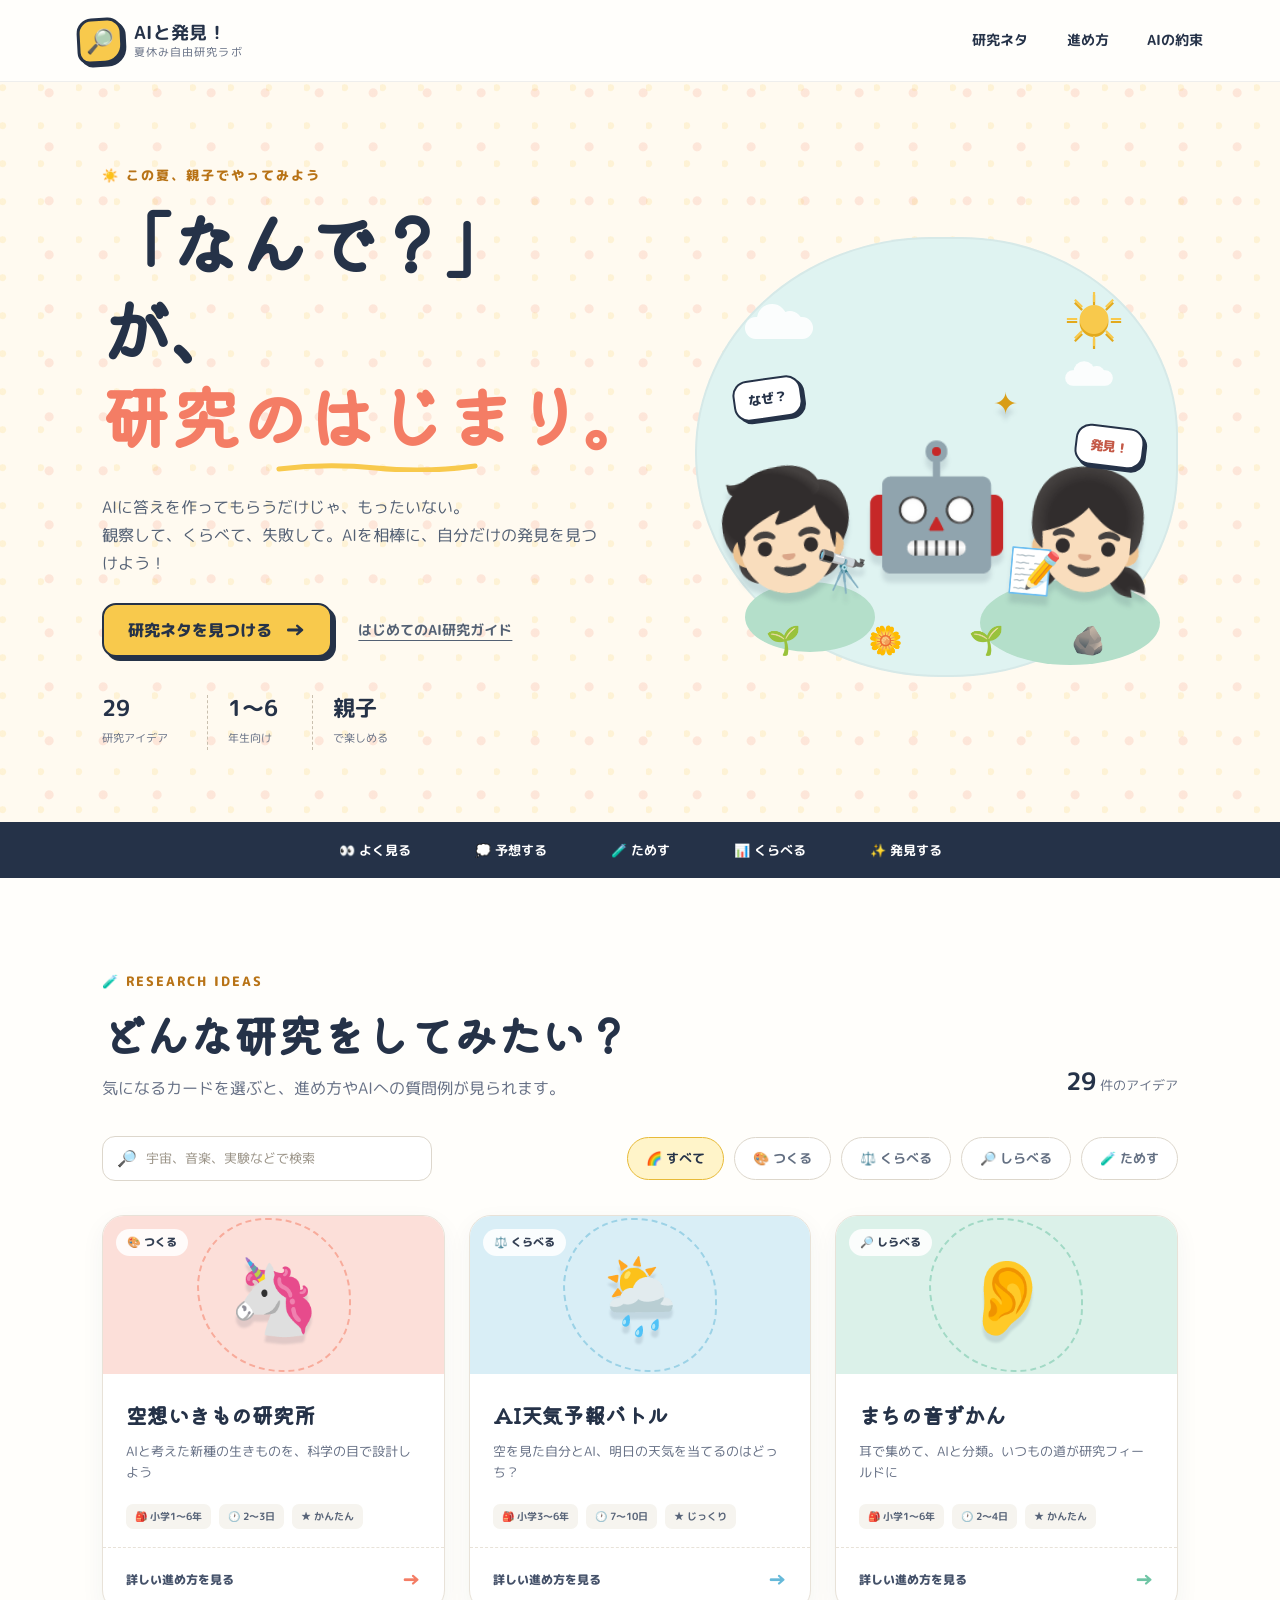
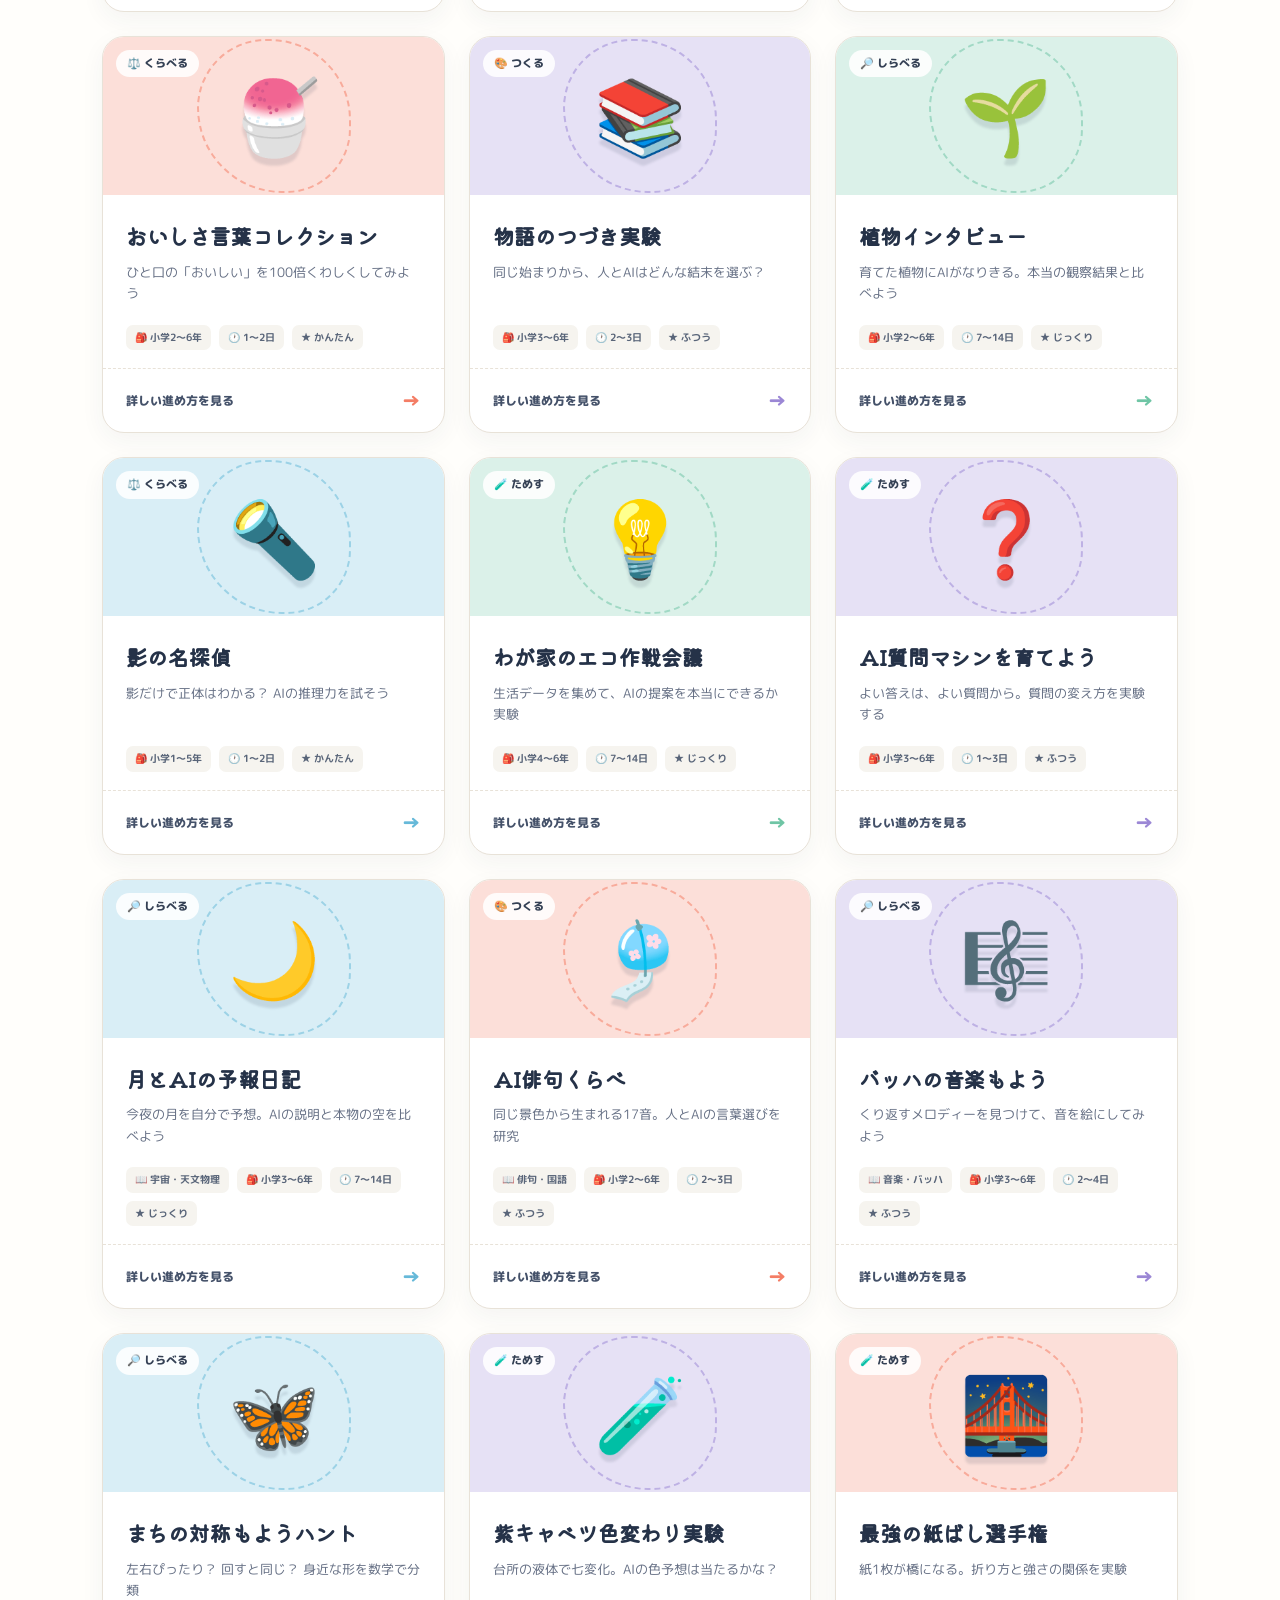
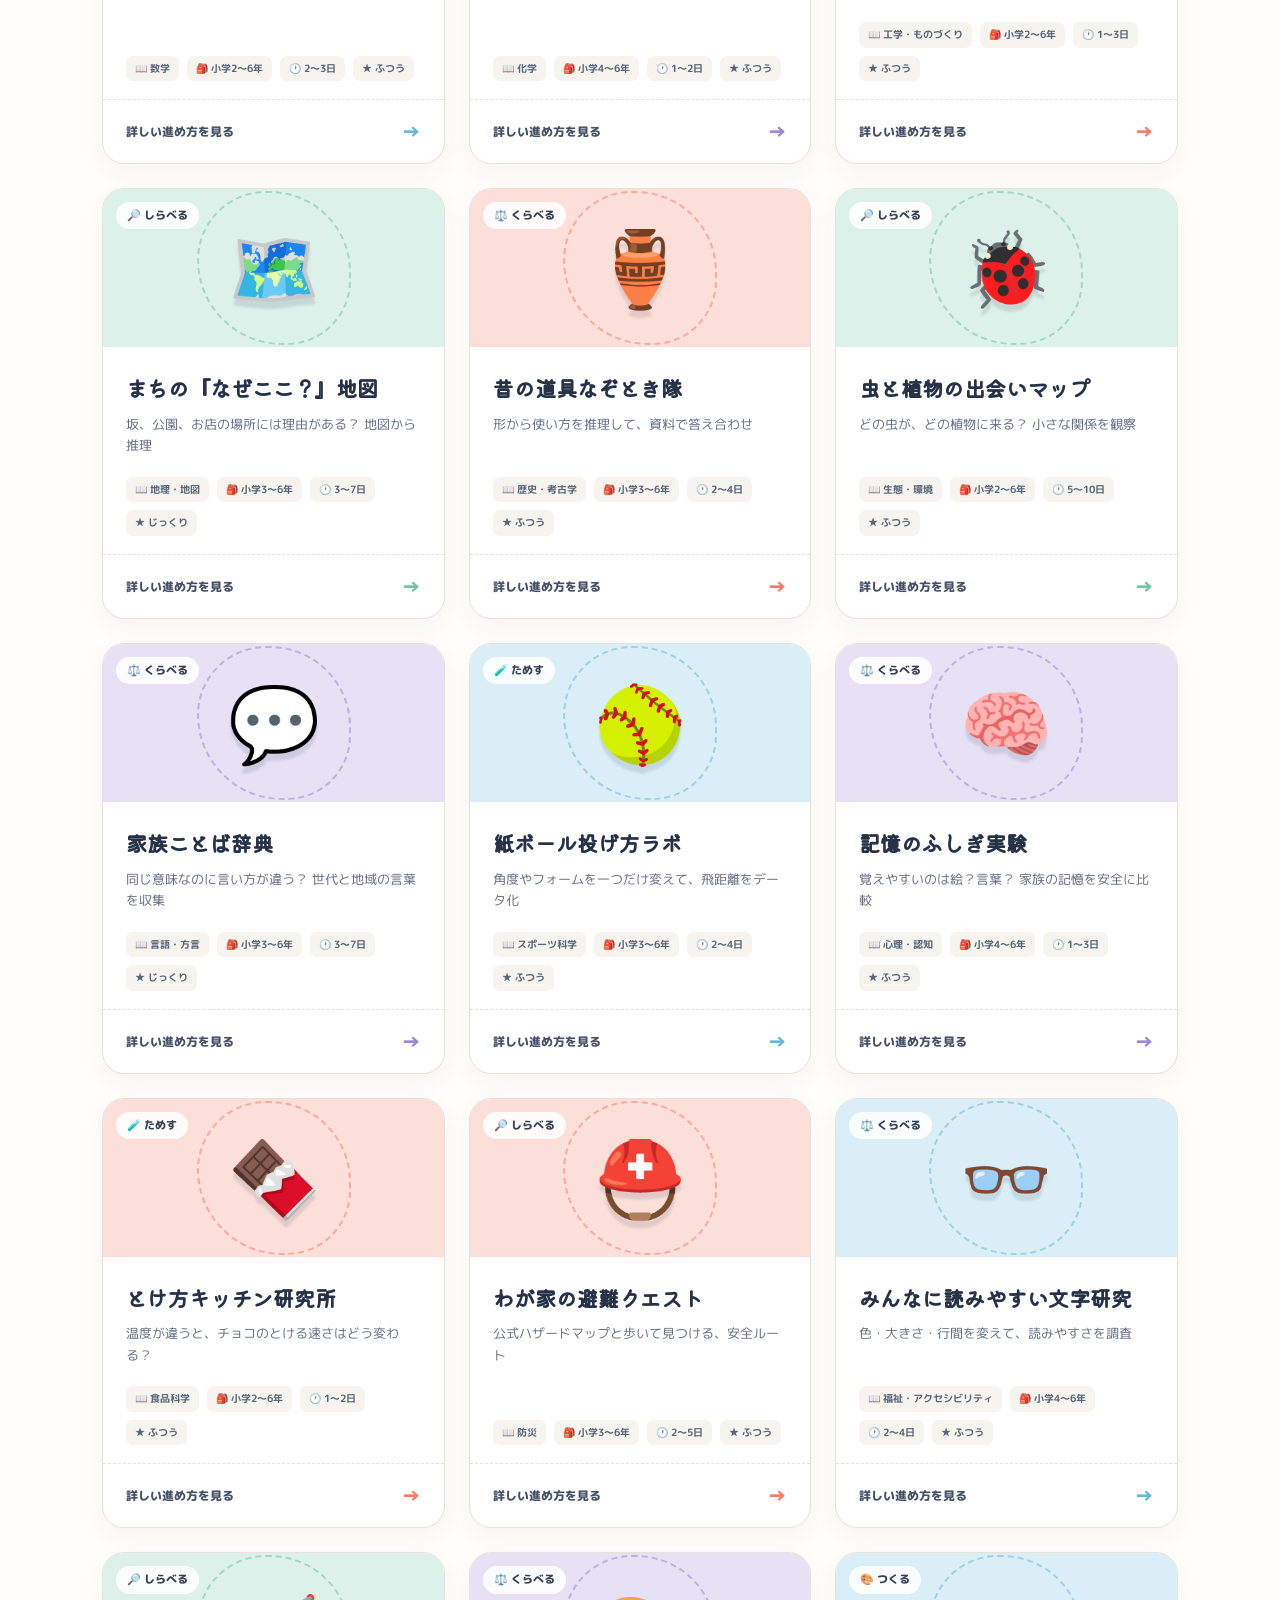
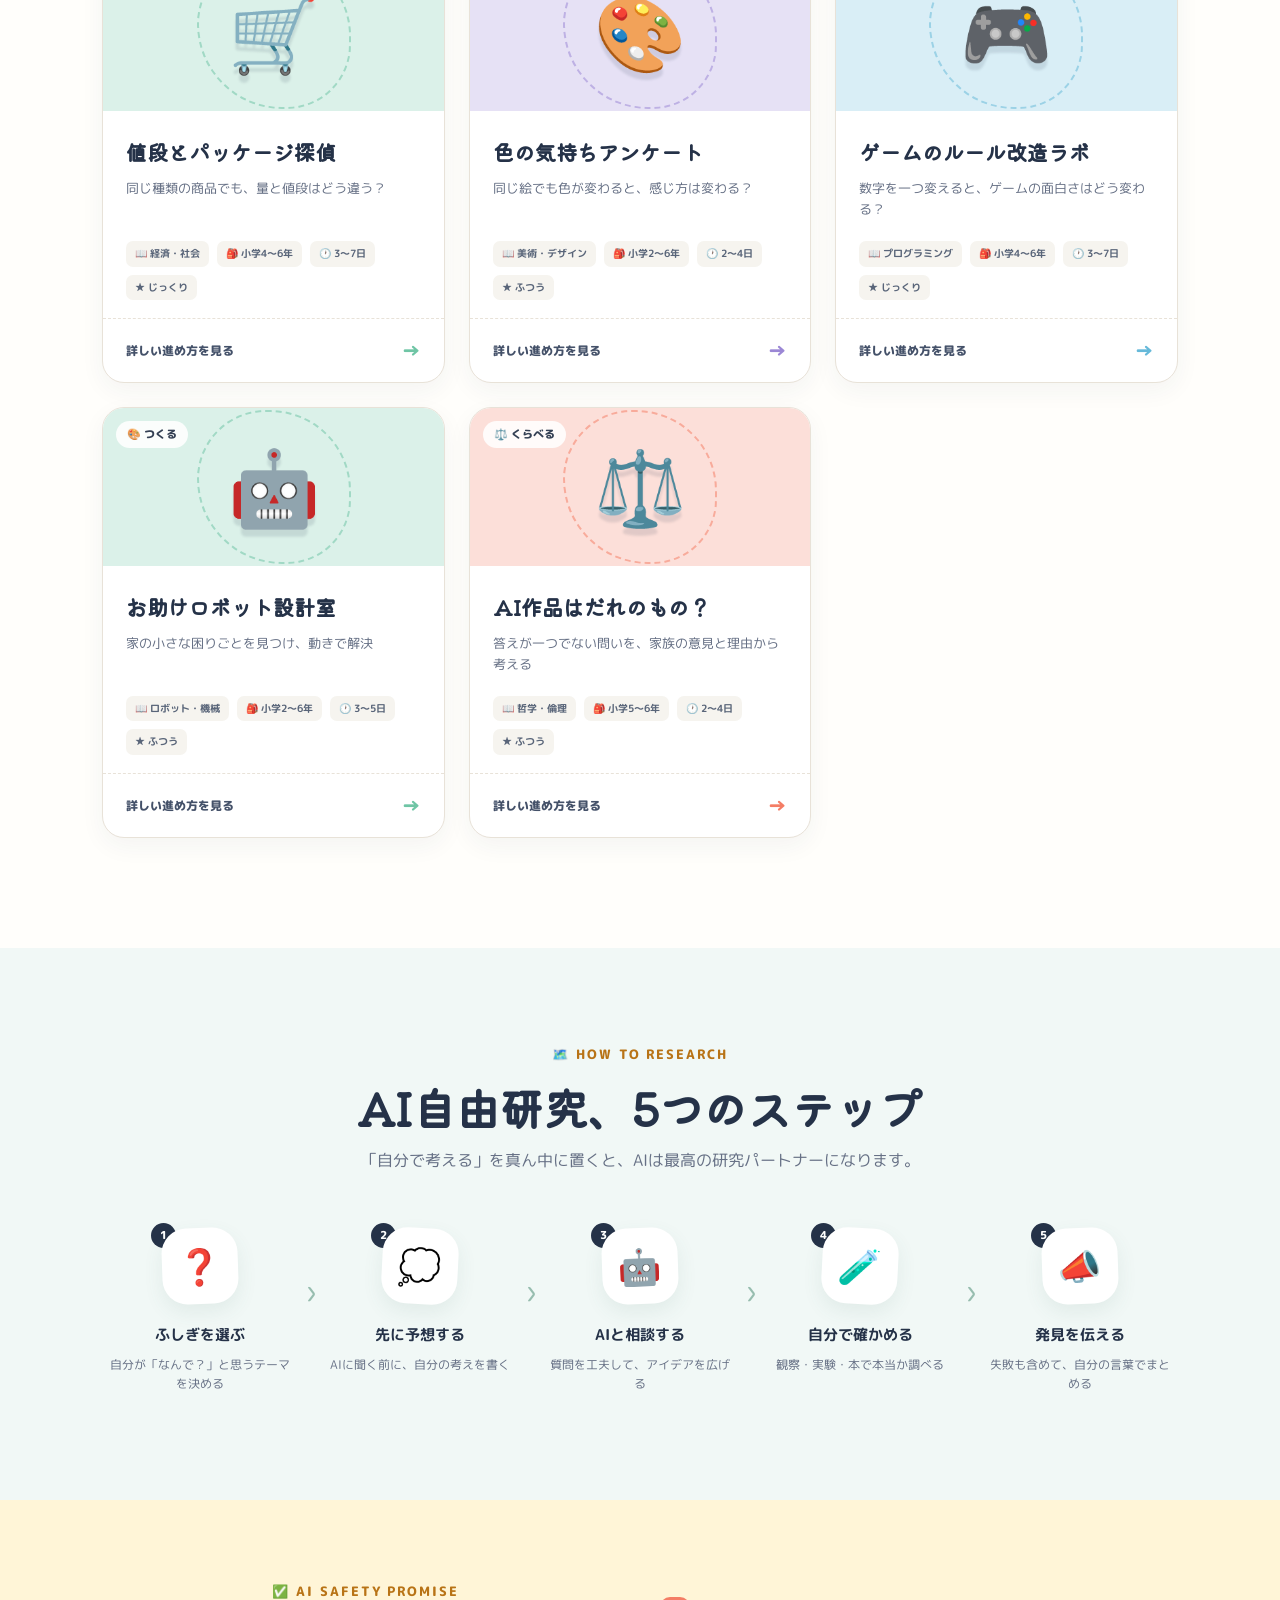
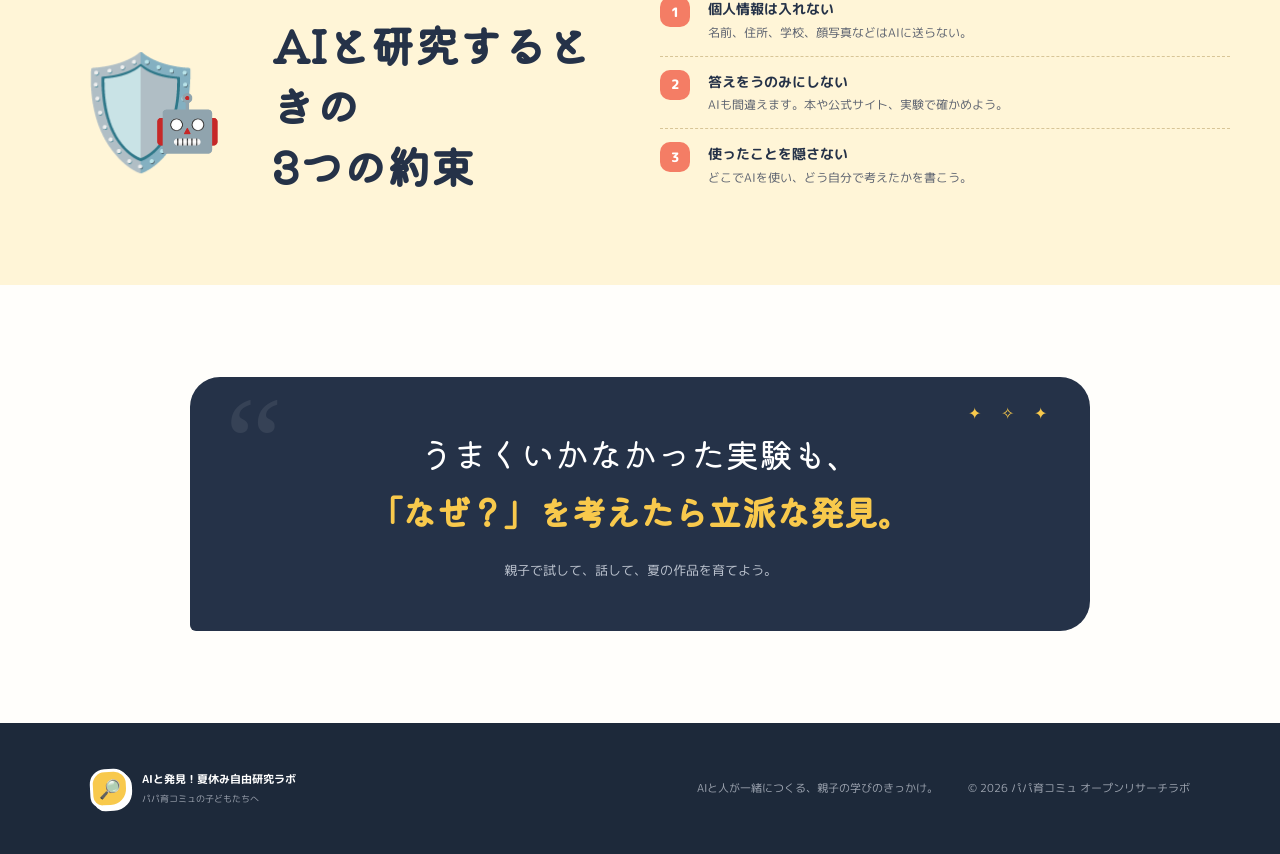
==== index.html @ b8162ac7 "AI自由研究サイトを追加 親子で安全にAIを活用できる29件の研究テーマと詳細ガイドを提供し、GitHub Pagesから公開できるようにする。  Co-authored-by: Cursor <cu" ====
<!doctype html>
<html lang="ja">
<head>
  <meta charset="utf-8">
  <meta name="viewport" content="width=device-width, initial-scale=1">
  <meta name="description" content="AIを答え合わせではなく研究の相棒に。親子で楽しめる夏休みの自由研究アイデア集。">
  <meta name="theme-color" content="#fffaf0">
  <title>AIと発見！夏休み自由研究ラボ</title>
  <link rel="preconnect" href="https://fonts.googleapis.com">
  <link rel="preconnect" href="https://fonts.gstatic.com" crossorigin>
  <link href="https://fonts.googleapis.com/css2?family=Kiwi+Maru:wght@400;500&family=M+PLUS+Rounded+1c:wght@400;500;700;800&display=swap" rel="stylesheet">
  <link rel="stylesheet" href="styles.css">
  <script src="data.js" defer></script>
  <script src="script.js" defer></script>
</head>
<body>
  <a class="skip-link" href="#ideas">研究ネタ一覧へ移動</a>
  <header class="site-header">
    <a class="brand" href="index.html" aria-label="AIと発見！夏休み自由研究ラボ ホーム">
      <span class="brand-mark" aria-hidden="true">🔎</span>
      <span><b>AIと発見！</b><small>夏休み自由研究ラボ</small></span>
    </a>
    <nav aria-label="メインナビゲーション">
      <a href="#ideas">研究ネタ</a>
      <a href="#howto">進め方</a>
      <a href="#safety">AIの約束</a>
    </nav>
  </header>

  <main>
    <section class="hero">
      <div class="hero-copy">
        <p class="eyebrow"><span>☀️</span> この夏、親子でやってみよう</p>
        <h1>「なんで？」が、<br><em>研究のはじまり。</em></h1>
        <p class="hero-lead">AIに答えを作ってもらうだけじゃ、もったいない。<br>観察して、くらべて、失敗して。AIを相棒に、自分だけの発見を見つけよう！</p>
        <div class="hero-actions">
          <a class="button button-primary" href="#ideas">研究ネタを見つける <span>→</span></a>
          <a class="text-link" href="#howto">はじめてのAI研究ガイド</a>
        </div>
        <ul class="hero-facts" aria-label="サイトの特徴">
          <li><b id="hero-idea-count">29</b><span>研究アイデア</span></li>
          <li><b>1〜6</b><span>年生向け</span></li>
          <li><b>親子</b><span>で楽しめる</span></li>
        </ul>
      </div>
      <div class="hero-visual" aria-label="子どもたちがAIロボットと研究しているイラスト">
        <div class="sun" aria-hidden="true">☀</div>
        <div class="cloud cloud-one" aria-hidden="true"></div>
        <div class="cloud cloud-two" aria-hidden="true"></div>
        <div class="hero-note note-one" aria-hidden="true">なぜ？</div>
        <div class="hero-note note-two" aria-hidden="true">発見！</div>
        <div class="hero-characters" aria-hidden="true">
          <div class="kid kid-left">🧒🏻<span class="tool">🔭</span></div>
          <div class="robot">🤖<span class="spark">✦</span></div>
          <div class="kid kid-right">👧🏻<span class="tool">📝</span></div>
        </div>
        <div class="hero-ground"><span>🌱</span><span>🌼</span><span>🌱</span><span>🪨</span></div>
      </div>
    </section>

    <section class="intro-strip" aria-label="研究で大切にすること">
      <p><span>👀 よく見る</span><span>💭 予想する</span><span>🧪 ためす</span><span>📊 くらべる</span><span>✨ 発見する</span></p>
    </section>

    <section class="ideas-section" id="ideas">
      <div class="section-heading">
        <div>
          <p class="eyebrow"><span>🧪</span> RESEARCH IDEAS</p>
          <h2>どんな研究をしてみたい？</h2>
          <p>気になるカードを選ぶと、進め方やAIへの質問例が見られます。</p>
        </div>
        <div class="result-count" aria-live="polite"><b id="result-count">9</b> 件のアイデア</div>
      </div>
      <div class="idea-controls">
        <label class="search-box">
          <span aria-hidden="true">🔎</span>
          <span class="visually-hidden">研究ネタをキーワードで検索</span>
          <input id="idea-search" type="search" placeholder="宇宙、音楽、実験などで検索">
        </label>
        <div class="filters" role="group" aria-label="研究ネタを種類で絞り込む">
          <button class="filter active" type="button" data-category="all">🌈 すべて</button>
          <button class="filter" type="button" data-category="つくる">🎨 つくる</button>
          <button class="filter" type="button" data-category="くらべる">⚖️ くらべる</button>
          <button class="filter" type="button" data-category="しらべる">🔎 しらべる</button>
          <button class="filter" type="button" data-category="ためす">🧪 ためす</button>
        </div>
      </div>
      <div class="idea-grid" id="idea-grid"></div>
      <p class="empty-message" id="empty-message" hidden>条件に合う研究が見つかりません。別の言葉や種類で探してみよう。</p>
    </section>

    <section class="howto-section" id="howto">
      <div class="section-heading centered">
        <p class="eyebrow"><span>🗺️</span> HOW TO RESEARCH</p>
        <h2>AI自由研究、5つのステップ</h2>
        <p>「自分で考える」を真ん中に置くと、AIは最高の研究パートナーになります。</p>
      </div>
      <ol class="steps-overview">
        <li><span class="step-number">1</span><div class="step-icon">❓</div><h3>ふしぎを選ぶ</h3><p>自分が「なんで？」と思うテーマを決める</p></li>
        <li><span class="step-number">2</span><div class="step-icon">💭</div><h3>先に予想する</h3><p>AIに聞く前に、自分の考えを書く</p></li>
        <li><span class="step-number">3</span><div class="step-icon">🤖</div><h3>AIと相談する</h3><p>質問を工夫して、アイデアを広げる</p></li>
        <li><span class="step-number">4</span><div class="step-icon">🧪</div><h3>自分で確かめる</h3><p>観察・実験・本で本当か調べる</p></li>
        <li><span class="step-number">5</span><div class="step-icon">📣</div><h3>発見を伝える</h3><p>失敗も含めて、自分の言葉でまとめる</p></li>
      </ol>
    </section>

    <section class="safety-section" id="safety">
      <div class="safety-illustration" aria-hidden="true">
        <span class="shield">🛡️</span>
        <span class="mini-robot">🤖</span>
      </div>
      <div>
        <p class="eyebrow"><span>✅</span> AI SAFETY PROMISE</p>
        <h2>AIと研究するときの<br>3つの約束</h2>
      </div>
      <ul class="safety-list">
        <li><span>1</span><p><b>個人情報は入れない</b>名前、住所、学校、顔写真などはAIに送らない。</p></li>
        <li><span>2</span><p><b>答えをうのみにしない</b>AIも間違えます。本や公式サイト、実験で確かめよう。</p></li>
        <li><span>3</span><p><b>使ったことを隠さない</b>どこでAIを使い、どう自分で考えたかを書こう。</p></li>
      </ul>
    </section>

    <section class="message-section">
      <div class="message-card">
        <span class="quote-mark" aria-hidden="true">“</span>
        <p>うまくいかなかった実験も、<br><strong>「なぜ？」を考えたら立派な発見。</strong></p>
        <span>親子で試して、話して、夏の作品を育てよう。</span>
      </div>
    </section>
  </main>

  <footer>
    <div class="footer-brand">
      <span class="brand-mark" aria-hidden="true">🔎</span>
      <p><b>AIと発見！夏休み自由研究ラボ</b><small>パパ育コミュの子どもたちへ</small></p>
    </div>
    <p>AIと人が一緒につくる、親子の学びのきっかけ。</p>
    <p class="copyright">© 2026 パパ育コミュ オープンリサーチラボ</p>
  </footer>
</body>
</html>
---- styles.css ----
:root {
  --ink: #253248;
  --muted: #667085;
  --cream: #fffaf0;
  --paper: #fffefb;
  --yellow: #f8c94c;
  --yellow-dark: #d99d16;
  --coral: #f47d65;
  --mint: #6fc5a5;
  --sky: #66b9d9;
  --violet: #9b87d5;
  --line: #e8e2d8;
  --shadow: 0 14px 40px rgba(58, 47, 31, .09);
  --rounded: "M PLUS Rounded 1c", sans-serif;
  --soft: "Kiwi Maru", serif;
}

* { box-sizing: border-box; }
html { scroll-behavior: smooth; }
body {
  margin: 0;
  color: var(--ink);
  background: var(--paper);
  font-family: var(--rounded);
  line-height: 1.75;
}
a { color: inherit; }
button { font: inherit; }
.skip-link {
  position: fixed;
  top: -60px;
  left: 12px;
  z-index: 100;
  padding: 10px 18px;
  background: var(--ink);
  color: white;
  border-radius: 8px;
}
.skip-link:focus { top: 12px; }

.site-header {
  height: 82px;
  padding: 0 clamp(20px, 6vw, 88px);
  display: flex;
  align-items: center;
  justify-content: space-between;
  gap: 24px;
  background: rgba(255, 254, 251, .94);
  border-bottom: 1px solid rgba(37, 50, 72, .08);
  position: sticky;
  top: 0;
  z-index: 20;
  backdrop-filter: blur(12px);
}
.brand {
  display: flex;
  align-items: center;
  gap: 11px;
  text-decoration: none;
  line-height: 1.2;
}
.brand-mark {
  width: 46px;
  height: 46px;
  display: grid;
  place-items: center;
  background: var(--yellow);
  border: 3px solid var(--ink);
  border-radius: 15px 15px 19px 12px;
  font-size: 23px;
  transform: rotate(-3deg);
  box-shadow: 3px 3px 0 var(--ink);
}
.brand b { display: block; font-size: 18px; letter-spacing: .02em; }
.brand small { display: block; margin-top: 3px; color: var(--muted); font-size: 11px; letter-spacing: .1em; }
nav { display: flex; gap: clamp(18px, 3vw, 42px); }
nav a { font-weight: 700; font-size: 14px; text-decoration: none; }
nav a:hover { color: #bd7314; }

.hero {
  min-height: 630px;
  padding: 82px clamp(24px, 8vw, 130px) 72px;
  display: grid;
  grid-template-columns: minmax(380px, 1.02fr) minmax(380px, .98fr);
  align-items: center;
  gap: clamp(40px, 7vw, 110px);
  overflow: hidden;
  background:
    radial-gradient(circle at 7% 15%, rgba(248, 201, 76, .16) 0 3px, transparent 4px),
    radial-gradient(circle at 91% 20%, rgba(244, 125, 101, .16) 0 4px, transparent 5px),
    var(--cream);
  background-size: 38px 38px, 54px 54px, auto;
}
.eyebrow {
  margin: 0 0 12px;
  color: #b87316;
  font-weight: 800;
  font-size: 13px;
  letter-spacing: .15em;
}
.hero h1 {
  margin: 0;
  font-family: var(--soft);
  font-size: clamp(48px, 5.3vw, 78px);
  line-height: 1.28;
  letter-spacing: .01em;
}
.hero h1 em {
  color: var(--coral);
  font-style: normal;
  position: relative;
  white-space: nowrap;
}
.hero h1 em::after {
  content: "";
  position: absolute;
  left: 0;
  right: 0;
  bottom: -8px;
  height: 10px;
  background: url("data:image/svg+xml,%3Csvg viewBox='0 0 200 10' xmlns='http://www.w3.org/2000/svg'%3E%3Cpath d='M2 7 Q50 1 99 6 T198 4' fill='none' stroke='%23f8c94c' stroke-width='5' stroke-linecap='round'/%3E%3C/svg%3E") center / 100% 100%;
}
.hero-lead { margin: 34px 0 26px; color: #536074; font-size: 16px; }
.hero-actions { display: flex; align-items: center; gap: 26px; }
.button {
  display: inline-flex;
  align-items: center;
  justify-content: center;
  gap: 12px;
  min-height: 54px;
  padding: 0 24px;
  border: 0;
  border-radius: 14px;
  font-weight: 800;
  text-decoration: none;
  cursor: pointer;
  transition: transform .2s, box-shadow .2s;
}
.button:hover { transform: translateY(-2px); }
.button-primary {
  background: var(--yellow);
  border: 2px solid var(--ink);
  box-shadow: 4px 4px 0 var(--ink);
}
.button-primary:hover { box-shadow: 6px 6px 0 var(--ink); }
.button-primary span { font-size: 22px; }
.text-link {
  color: #546174;
  font-size: 14px;
  font-weight: 700;
  text-underline-offset: 5px;
}
.hero-facts {
  display: flex;
  gap: 0;
  margin: 38px 0 0;
  padding: 0;
  list-style: none;
}
.hero-facts li {
  min-width: 105px;
  padding: 0 20px;
  border-left: 1px dashed #c9bfae;
}
.hero-facts li:first-child { padding-left: 0; border: 0; }
.hero-facts b { display: block; font-size: 22px; line-height: 1.2; }
.hero-facts span { color: var(--muted); font-size: 11px; }

.hero-visual {
  height: 440px;
  position: relative;
  border-radius: 50% 46% 48% 52%;
  background: #dff3f1;
  box-shadow: inset 0 0 0 2px rgba(37, 50, 72, .05);
}
.hero-visual::before,
.hero-visual::after {
  content: "";
  position: absolute;
  border-radius: 50%;
  background: #b4dfca;
}
.hero-visual::before { width: 130px; height: 70px; left: 50px; bottom: 25px; }
.hero-visual::after { width: 180px; height: 85px; right: 18px; bottom: 12px; }
.sun { position: absolute; top: 32px; right: 55px; color: var(--yellow); font-size: 58px; filter: drop-shadow(0 3px 0 #e2a91c); }
.cloud { position: absolute; width: 68px; height: 22px; background: white; border-radius: 20px; opacity: .9; }
.cloud::before, .cloud::after { content: ""; position: absolute; border-radius: 50%; background: white; }
.cloud::before { width: 30px; height: 30px; left: 12px; bottom: 5px; }
.cloud::after { width: 24px; height: 24px; right: 11px; bottom: 4px; }
.cloud-one { top: 80px; left: 50px; }
.cloud-two { top: 130px; right: 55px; transform: scale(.7); }
.hero-characters {
  position: absolute;
  inset: 100px 30px 50px;
  display: flex;
  align-items: end;
  justify-content: center;
  gap: 3px;
  z-index: 3;
  font-size: clamp(92px, 9vw, 132px);
  filter: drop-shadow(0 9px 2px rgba(37, 50, 72, .12));
}
.robot { position: relative; font-size: 1.05em; transform: translateY(-18px); }
.robot .spark { position: absolute; top: -20px; right: -6px; color: var(--yellow-dark); font-size: 30px; }
.kid { position: relative; }
.kid-left { transform: rotate(-6deg); }
.kid-right { transform: rotate(5deg); }
.kid .tool { position: absolute; right: -7px; bottom: 13px; font-size: 43px; }
.kid-right .tool { right: auto; left: -4px; }
.hero-note {
  position: absolute;
  z-index: 5;
  padding: 7px 13px;
  background: white;
  border: 2px solid var(--ink);
  border-radius: 15px;
  font-weight: 800;
  font-size: 13px;
  box-shadow: 3px 3px 0 var(--ink);
}
.note-one { left: 8%; top: 32%; transform: rotate(-8deg); }
.note-two { right: 7%; top: 43%; transform: rotate(7deg); color: #c45947; }
.hero-ground {
  position: absolute;
  z-index: 4;
  left: 8%;
  right: 8%;
  bottom: 13px;
  display: flex;
  justify-content: space-around;
  font-size: 28px;
}

.intro-strip {
  padding: 17px 20px;
  overflow: hidden;
  color: white;
  background: var(--ink);
}
.intro-strip p { display: flex; justify-content: center; gap: clamp(20px, 5vw, 72px); margin: 0; font-size: 13px; font-weight: 700; white-space: nowrap; }

.ideas-section { padding: 92px clamp(24px, 8vw, 130px) 110px; }
.section-heading {
  max-width: 1180px;
  margin: 0 auto 34px;
  display: flex;
  align-items: end;
  justify-content: space-between;
  gap: 30px;
}
.section-heading h2, .safety-section h2 {
  margin: 0 0 8px;
  font-family: var(--soft);
  font-size: clamp(32px, 3.4vw, 46px);
  line-height: 1.4;
}
.section-heading > div > p:last-child, .section-heading.centered > p:last-child { margin: 0; color: var(--muted); }
.result-count { color: var(--muted); font-size: 13px; white-space: nowrap; }
.result-count b { color: var(--ink); font-size: 24px; }
.visually-hidden {
  position: absolute;
  width: 1px;
  height: 1px;
  padding: 0;
  margin: -1px;
  overflow: hidden;
  clip: rect(0, 0, 0, 0);
  white-space: nowrap;
  border: 0;
}
.idea-controls {
  max-width: 1180px;
  margin: 0 auto 34px;
  display: flex;
  align-items: center;
  justify-content: space-between;
  gap: 20px;
}
.search-box {
  width: min(330px, 100%);
  min-height: 43px;
  padding: 0 14px;
  display: flex;
  align-items: center;
  gap: 9px;
  background: white;
  border: 1px solid #ddd7cc;
  border-radius: 13px;
}
.search-box:focus-within { border-color: #348da9; box-shadow: 0 0 0 3px rgba(52, 141, 169, .15); }
.search-box input { width: 100%; padding: 10px 0; color: var(--ink); background: transparent; border: 0; outline: 0; font: inherit; font-size: 13px; }
.search-box input::placeholder { color: #9a9387; }
.filters { display: flex; flex-wrap: wrap; justify-content: flex-end; gap: 10px; }
.filter {
  padding: 9px 18px;
  color: #647083;
  background: white;
  border: 1px solid #ddd7cc;
  border-radius: 999px;
  font-size: 13px;
  font-weight: 700;
  cursor: pointer;
}
.filter:hover, .filter.active { color: var(--ink); background: #fff4c9; border-color: #e7ba38; }
.filter:focus-visible, a:focus-visible, button:focus-visible { outline: 3px solid #348da9; outline-offset: 3px; }
.idea-grid {
  max-width: 1180px;
  margin: 0 auto;
  display: grid;
  grid-template-columns: repeat(3, 1fr);
  gap: 24px;
}
.idea-card {
  min-width: 0;
  display: flex;
  flex-direction: column;
  background: white;
  border: 1px solid var(--line);
  border-radius: 22px;
  overflow: hidden;
  box-shadow: 0 8px 25px rgba(37, 50, 72, .05);
  transition: transform .25s, box-shadow .25s;
}
.idea-card:hover { transform: translateY(-6px) rotate(-.3deg); box-shadow: var(--shadow); }
.card-visual {
  min-height: 158px;
  display: grid;
  place-items: center;
  position: relative;
  background: color-mix(in srgb, var(--card-color) 25%, white);
  overflow: hidden;
}
.card-visual::before {
  content: "";
  position: absolute;
  width: 150px;
  height: 150px;
  border: 2px dashed color-mix(in srgb, var(--card-color) 65%, white);
  border-radius: 46% 54% 43% 57%;
  animation: slow-spin 24s linear infinite;
}
@keyframes slow-spin { to { transform: rotate(360deg); } }
.card-icon { z-index: 2; font-size: 74px; filter: drop-shadow(0 7px 1px rgba(37, 50, 72, .12)); }
.card-category {
  position: absolute;
  top: 13px;
  left: 13px;
  z-index: 3;
  padding: 4px 11px;
  color: #344054;
  background: rgba(255, 255, 255, .88);
  border-radius: 999px;
  font-size: 11px;
  font-weight: 800;
}
.card-body { flex: 1; display: flex; flex-direction: column; padding: 23px 23px 20px; }
.card-body h3 { margin: 0 0 7px; font-family: var(--soft); font-size: 21px; }
.card-catchphrase { min-height: 49px; margin: 0 0 14px; color: var(--muted); font-size: 12.5px; line-height: 1.7; }
.card-meta { display: flex; flex-wrap: wrap; gap: 8px; margin-top: auto; }
.card-meta span { padding: 4px 9px; color: #596579; background: #f6f4ef; border-radius: 7px; font-size: 10px; font-weight: 700; }
.card-link {
  display: flex;
  justify-content: space-between;
  align-items: center;
  margin: 18px -23px -20px;
  padding: 14px 23px;
  color: #445169;
  border-top: 1px dashed var(--line);
  font-size: 12px;
  font-weight: 800;
  text-decoration: none;
}
.card-link span { color: var(--card-color); font-size: 20px; transition: transform .2s; }
.card-link:hover span { transform: translateX(5px); }
.empty-message { text-align: center; color: var(--muted); }

.howto-section { padding: 95px clamp(24px, 7vw, 110px) 105px; background: #f1f8f6; }
.centered { display: block; text-align: center; }
.steps-overview {
  max-width: 1180px;
  margin: 54px auto 0;
  padding: 0;
  display: grid;
  grid-template-columns: repeat(5, 1fr);
  list-style: none;
}
.steps-overview li { position: relative; padding: 0 20px; text-align: center; }
.steps-overview li:not(:last-child)::after {
  content: "›";
  position: absolute;
  top: 34px;
  right: -7px;
  color: #97bdaf;
  font-size: 34px;
}
.step-number {
  position: absolute;
  top: -5px;
  left: calc(50% - 49px);
  width: 25px;
  height: 25px;
  display: grid;
  place-items: center;
  color: white;
  background: var(--ink);
  border-radius: 50%;
  font-size: 11px;
  font-weight: 800;
}
.step-icon { width: 76px; height: 76px; display: grid; place-items: center; margin: 0 auto 18px; background: white; border-radius: 25px; font-size: 35px; box-shadow: 0 8px 20px rgba(64, 113, 96, .09); transform: rotate(-2deg); }
.steps-overview li:nth-child(even) .step-icon { transform: rotate(3deg); }
.steps-overview h3 { margin: 0 0 7px; font-size: 15px; }
.steps-overview p { margin: 0; color: var(--muted); font-size: 11.5px; line-height: 1.7; }

.safety-section {
  padding: 80px max(24px, calc((100% - 1180px) / 2));
  display: grid;
  grid-template-columns: 180px 1fr 1.65fr;
  align-items: center;
  gap: 42px;
  background: #fff5d7;
}
.safety-illustration { position: relative; height: 160px; display: grid; place-items: center; font-size: 110px; }
.safety-illustration .mini-robot { position: absolute; right: 8px; bottom: 2px; font-size: 55px; }
.safety-list { margin: 0; padding: 0; list-style: none; }
.safety-list li { display: grid; grid-template-columns: 34px 1fr; gap: 14px; padding: 13px 0; border-bottom: 1px dashed #d8c597; }
.safety-list li:last-child { border-bottom: 0; }
.safety-list li > span { width: 30px; height: 30px; display: grid; place-items: center; color: white; background: var(--coral); border-radius: 10px; font-weight: 800; font-size: 13px; }
.safety-list p { margin: 0; color: #5d6370; font-size: 12px; }
.safety-list b { display: block; color: var(--ink); font-size: 14px; }

.message-section { padding: 92px 24px; background: var(--paper); }
.message-card {
  max-width: 900px;
  margin: auto;
  padding: 48px;
  position: relative;
  color: white;
  background: var(--ink);
  border-radius: 30px 30px 30px 6px;
  text-align: center;
  overflow: hidden;
}
.message-card::after { content: "✦  ✧  ✦"; position: absolute; right: 35px; top: 22px; color: var(--yellow); letter-spacing: 8px; }
.message-card .quote-mark { position: absolute; left: 35px; top: 0; color: rgba(255,255,255,.08); font-family: serif; font-size: 130px; line-height: 1; }
.message-card p { margin: 0 0 14px; font-family: var(--soft); font-size: clamp(22px, 3vw, 34px); line-height: 1.7; }
.message-card strong { color: var(--yellow); }
.message-card > span:last-child { color: #b9c0cc; font-size: 13px; }

footer {
  padding: 45px clamp(24px, 7vw, 100px);
  display: grid;
  grid-template-columns: 1fr auto auto;
  align-items: center;
  gap: 30px;
  color: #9ca3af;
  background: #1d293a;
  font-size: 11px;
}
.footer-brand { display: flex; align-items: center; gap: 13px; color: white; }
.footer-brand .brand-mark { width: 39px; height: 39px; border-color: white; box-shadow: 3px 3px 0 white; font-size: 18px; }
.footer-brand p { margin: 0; }
.footer-brand b, .footer-brand small { display: block; }
.footer-brand small { margin-top: 2px; color: #9ca3af; }

/* Detail page */
.detail-page { background: #fffdf8; }
.detail-page .site-header { position: relative; }
.back-link { display: inline-flex; align-items: center; gap: 8px; font-size: 13px; font-weight: 700; text-decoration: none; }
.back-link:hover { color: #b87316; }
.detail-hero {
  padding: 64px max(24px, calc((100% - 1120px) / 2)) 72px;
  display: grid;
  grid-template-columns: 1.15fr .85fr;
  align-items: center;
  gap: 70px;
  background: var(--detail-bg, #eef8f4);
}
.detail-tags { display: flex; flex-wrap: wrap; gap: 8px; margin-bottom: 20px; }
.detail-tags span { padding: 5px 11px; background: rgba(255,255,255,.78); border: 1px solid rgba(37,50,72,.1); border-radius: 999px; font-size: 11px; font-weight: 700; }
.detail-hero h1 { margin: 0 0 12px; font-family: var(--soft); font-size: clamp(41px, 5vw, 65px); line-height: 1.25; }
.detail-catch { margin: 0 0 22px; color: #a55242; font-weight: 800; font-size: 17px; }
.detail-summary { margin: 0; color: #526075; }
.detail-visual {
  min-height: 330px;
  display: grid;
  place-items: center;
  position: relative;
  background: rgba(255,255,255,.62);
  border: 2px dashed rgba(37,50,72,.14);
  border-radius: 46% 54% 52% 48%;
}
.detail-visual .detail-icon { z-index: 2; font-size: 140px; filter: drop-shadow(0 12px 2px rgba(37,50,72,.12)); }
.detail-visual::after { content: "✦"; position: absolute; right: 18%; top: 15%; color: var(--yellow-dark); font-size: 38px; }
.detail-layout {
  max-width: 1120px;
  margin: 0 auto;
  padding: 62px 24px 100px;
  display: grid;
  grid-template-columns: minmax(0, 1fr) 290px;
  gap: 50px;
  align-items: start;
}
.detail-content h2 { margin: 0 0 20px; font-family: var(--soft); font-size: 29px; }
.detail-content section { margin-bottom: 58px; scroll-margin-top: 100px; }
.research-question {
  padding: 28px 30px;
  position: relative;
  background: #fff4cd;
  border-left: 6px solid var(--yellow);
  border-radius: 4px 18px 18px 4px;
}
.research-question small { display: block; margin-bottom: 5px; color: #a46c11; font-weight: 800; letter-spacing: .08em; }
.research-question p { margin: 0; font-family: var(--soft); font-size: 21px; font-weight: 500; line-height: 1.7; }
.goal-box { margin-top: 14px; padding: 16px 20px; color: #566175; background: #f7f5f0; border-radius: 12px; font-size: 13px; }
.goal-box b { color: var(--ink); }
.materials { display: flex; flex-wrap: wrap; gap: 10px; padding: 0; list-style: none; }
.materials li { padding: 9px 14px; background: #f4f7f6; border: 1px solid #e4ebe7; border-radius: 10px; font-size: 13px; }
.materials li::before { content: "✓"; margin-right: 8px; color: #369372; font-weight: 800; }
.detail-steps { margin: 0; padding: 0; list-style: none; counter-reset: detail-step; }
.detail-steps li { position: relative; padding: 0 0 35px 66px; counter-increment: detail-step; }
.detail-steps li:not(:last-child)::before { content: ""; position: absolute; top: 45px; bottom: 6px; left: 21px; border-left: 2px dashed #d9d2c5; }
.detail-steps li::after {
  content: counter(detail-step);
  position: absolute;
  left: 0;
  top: 0;
  width: 44px;
  height: 44px;
  display: grid;
  place-items: center;
  color: white;
  background: var(--detail-color, var(--coral));
  border-radius: 14px;
  font-weight: 800;
  box-shadow: 3px 3px 0 var(--ink);
}
.detail-steps h3 { margin: 0 0 5px; font-size: 17px; }
.detail-steps p { margin: 0; color: #626e81; font-size: 14px; }
.prompt-box {
  position: relative;
  padding: 28px;
  background: #263449;
  border-radius: 18px;
  color: #f8fafc;
}
.prompt-box::before { content: "🤖 AIへの質問例"; display: block; margin-bottom: 14px; color: var(--yellow); font-size: 12px; font-weight: 800; }
.prompt-box p { margin: 0; font-family: var(--soft); line-height: 1.9; }
.copy-button { margin-top: 18px; padding: 7px 13px; color: white; background: rgba(255,255,255,.1); border: 1px solid rgba(255,255,255,.25); border-radius: 8px; cursor: pointer; font-size: 11px; }
.copy-button:hover { background: rgba(255,255,255,.18); }
.record-grid { display: grid; grid-template-columns: repeat(2, 1fr); gap: 12px; }
.record-item { padding: 15px; background: white; border: 1px solid var(--line); border-radius: 12px; font-size: 13px; }
.record-item::before { content: "□"; margin-right: 9px; color: var(--detail-color); font-weight: 800; }
.output-box { padding: 25px; display: flex; gap: 17px; align-items: center; background: #f4ecff; border-radius: 17px; }
.output-box > span { font-size: 38px; }
.output-box p { margin: 0; }
.output-box b { display: block; margin-bottom: 3px; }
.tip-box { padding: 22px; background: #edf7ff; border-radius: 15px; color: #526075; font-size: 13px; }
.tip-box b { display: block; margin-bottom: 5px; color: #246b86; }
.detail-sidebar { position: sticky; top: 30px; }
.sidebar-card { margin-bottom: 18px; padding: 24px; background: white; border: 1px solid var(--line); border-radius: 18px; box-shadow: 0 8px 24px rgba(37,50,72,.05); }
.sidebar-card h2 { margin: 0 0 16px; font-size: 16px; }
.fact-list { margin: 0; padding: 0; list-style: none; }
.fact-list li { padding: 9px 0; display: flex; justify-content: space-between; gap: 15px; border-bottom: 1px dashed var(--line); font-size: 12px; }
.fact-list li:last-child { border-bottom: 0; }
.fact-list span { color: var(--muted); }
.fact-list b { text-align: right; }
.toc { margin: 0; padding: 0; list-style: none; }
.toc a { display: block; padding: 5px 0; color: #5c687b; font-size: 12px; text-decoration: none; }
.toc a:hover { color: #b87316; }
.caution-card { color: #6c5120; background: #fff7df; border-color: #edda9f; font-size: 12px; }
.caution-card b { display: block; margin-bottom: 7px; color: #9a6413; font-size: 14px; }
.not-found { max-width: 680px; margin: 100px auto; padding: 0 24px; text-align: center; }
.not-found span { font-size: 80px; }
.not-found h1 { font-family: var(--soft); }

@media (max-width: 950px) {
  .hero { min-height: auto; grid-template-columns: 1fr; padding-top: 55px; }
  .hero-copy { max-width: 700px; margin: auto; text-align: center; }
  .hero-actions, .hero-facts { justify-content: center; }
  .hero-visual { width: min(560px, 100%); margin: auto; }
  .idea-grid { grid-template-columns: repeat(2, 1fr); }
  .steps-overview { grid-template-columns: repeat(3, 1fr); gap: 38px 0; }
  .steps-overview li:nth-child(3)::after { display: none; }
  .safety-section { grid-template-columns: 140px 1fr; }
  .safety-list { grid-column: 1 / -1; max-width: 700px; margin: auto; }
  .detail-hero { grid-template-columns: 1fr .6fr; gap: 30px; }
  .detail-layout { grid-template-columns: 1fr 240px; gap: 30px; }
  footer { grid-template-columns: 1fr auto; }
  footer > p:nth-child(2) { display: none; }
}

@media (max-width: 700px) {
  .site-header { height: 70px; padding: 0 18px; }
  .brand-mark { width: 39px; height: 39px; font-size: 18px; }
  .brand b { font-size: 14px; }
  .brand small { font-size: 9px; }
  nav a { display: none; }
  nav a:first-child { display: block; }
  .hero { padding: 50px 20px 55px; }
  .hero h1 { font-size: 43px; }
  .hero-lead br { display: none; }
  .hero-actions { flex-direction: column; gap: 17px; }
  .hero-facts li { min-width: 91px; padding: 0 13px; }
  .hero-visual { height: 310px; }
  .hero-characters { inset: 90px 10px 37px; font-size: 78px; }
  .sun { font-size: 42px; }
  .intro-strip p { justify-content: flex-start; overflow: auto; }
  .ideas-section { padding: 70px 18px; }
  .section-heading { display: block; }
  .result-count { margin-top: 12px; }
  .idea-controls { display: block; }
  .search-box { margin-bottom: 16px; }
  .filters { justify-content: flex-start; }
  .idea-grid { grid-template-columns: 1fr; }
  .howto-section { padding: 70px 18px; }
  .steps-overview { grid-template-columns: 1fr; gap: 30px; }
  .steps-overview li:not(:last-child)::after { content: "⌄"; display: block; top: auto; bottom: -34px; right: calc(50% - 8px); }
  .step-number { left: calc(50% - 48px); }
  .steps-overview p { max-width: 240px; margin: auto; }
  .safety-section { grid-template-columns: 1fr; text-align: center; padding: 60px 22px; gap: 15px; }
  .safety-illustration { height: 130px; }
  .safety-list { text-align: left; }
  .message-card { padding: 45px 20px; }
  footer { display: block; text-align: center; }
  .footer-brand { justify-content: center; margin-bottom: 20px; }
  .detail-hero { padding: 45px 22px 55px; grid-template-columns: 1fr; text-align: center; }
  .detail-tags { justify-content: center; }
  .detail-visual { min-height: 230px; }
  .detail-visual .detail-icon { font-size: 105px; }
  .detail-layout { display: block; padding: 50px 20px 80px; }
  .detail-sidebar { position: static; margin-bottom: 45px; }
  .detail-sidebar .sidebar-card:nth-child(2) { display: none; }
  .record-grid { grid-template-columns: 1fr; }
}

@media (prefers-reduced-motion: reduce) {
  html { scroll-behavior: auto; }
  *, *::before, *::after { animation-duration: .01ms !important; animation-iteration-count: 1 !important; transition: none !important; }
}
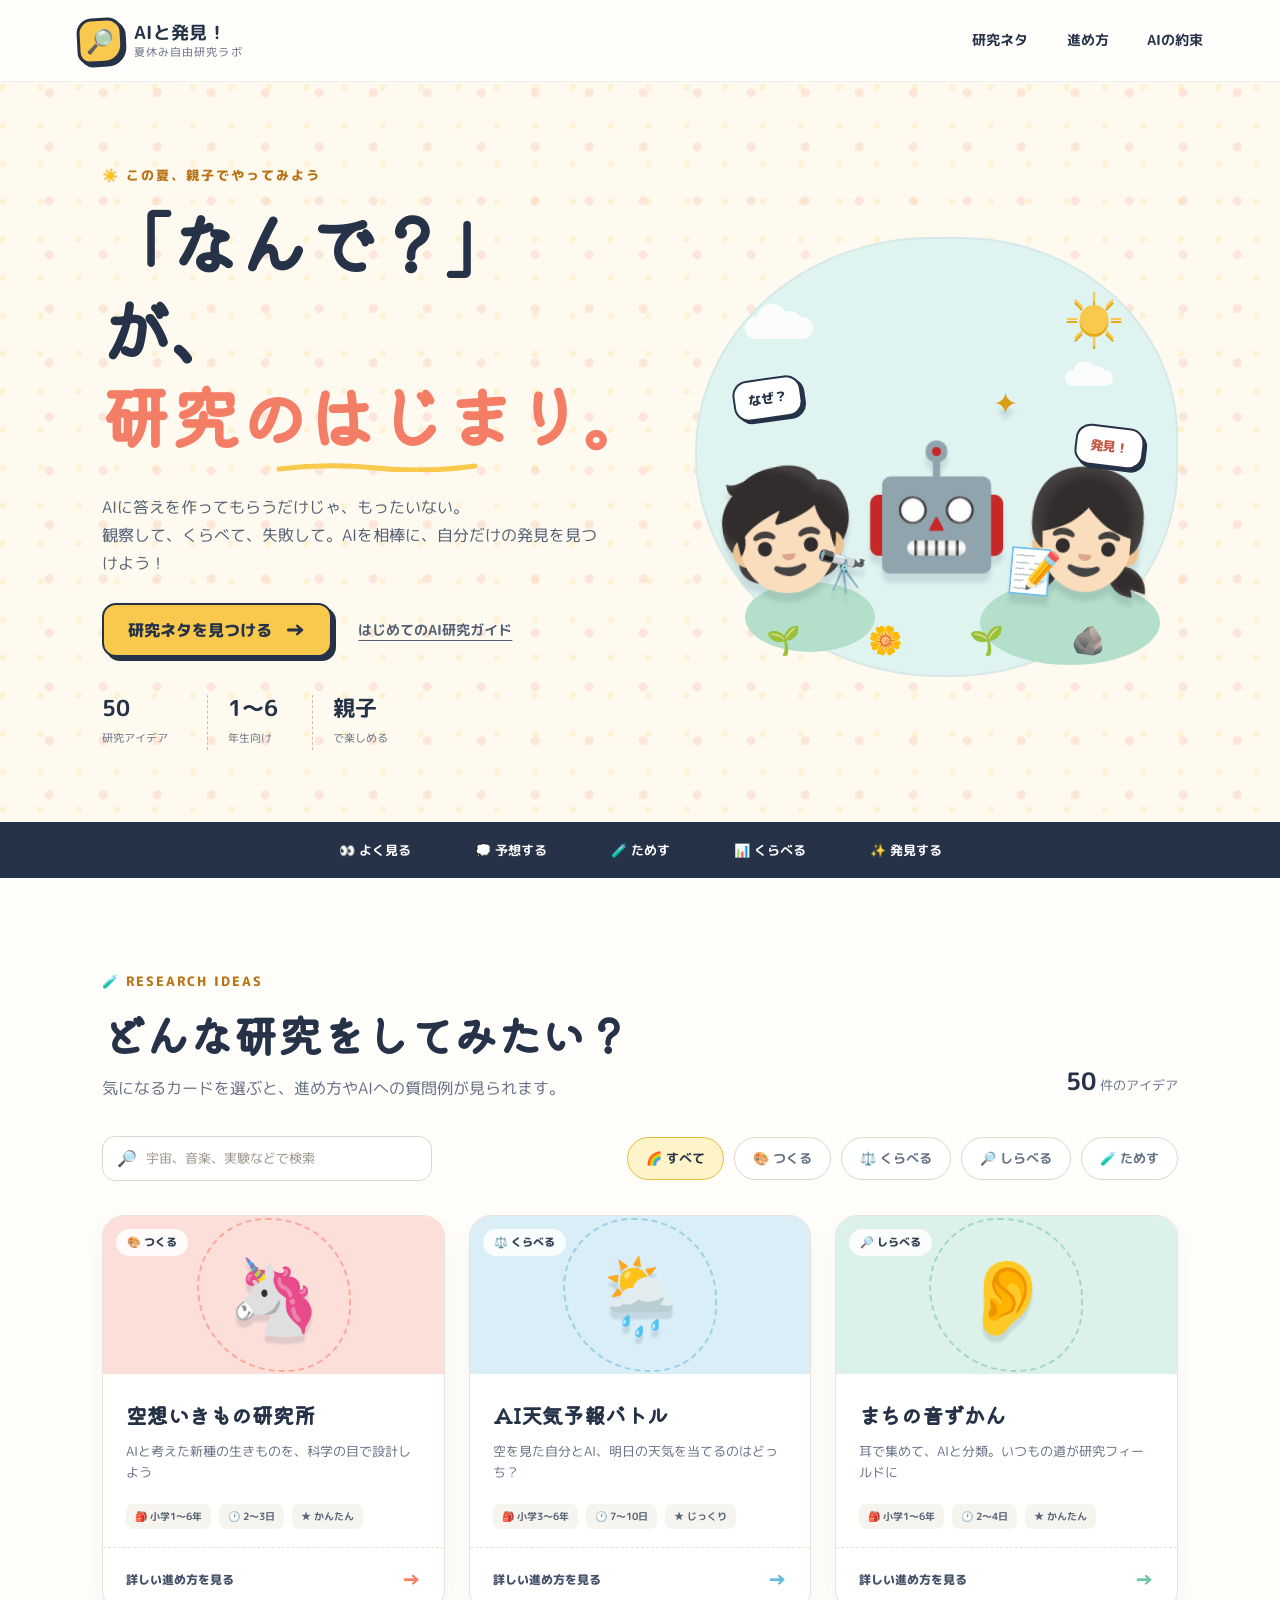
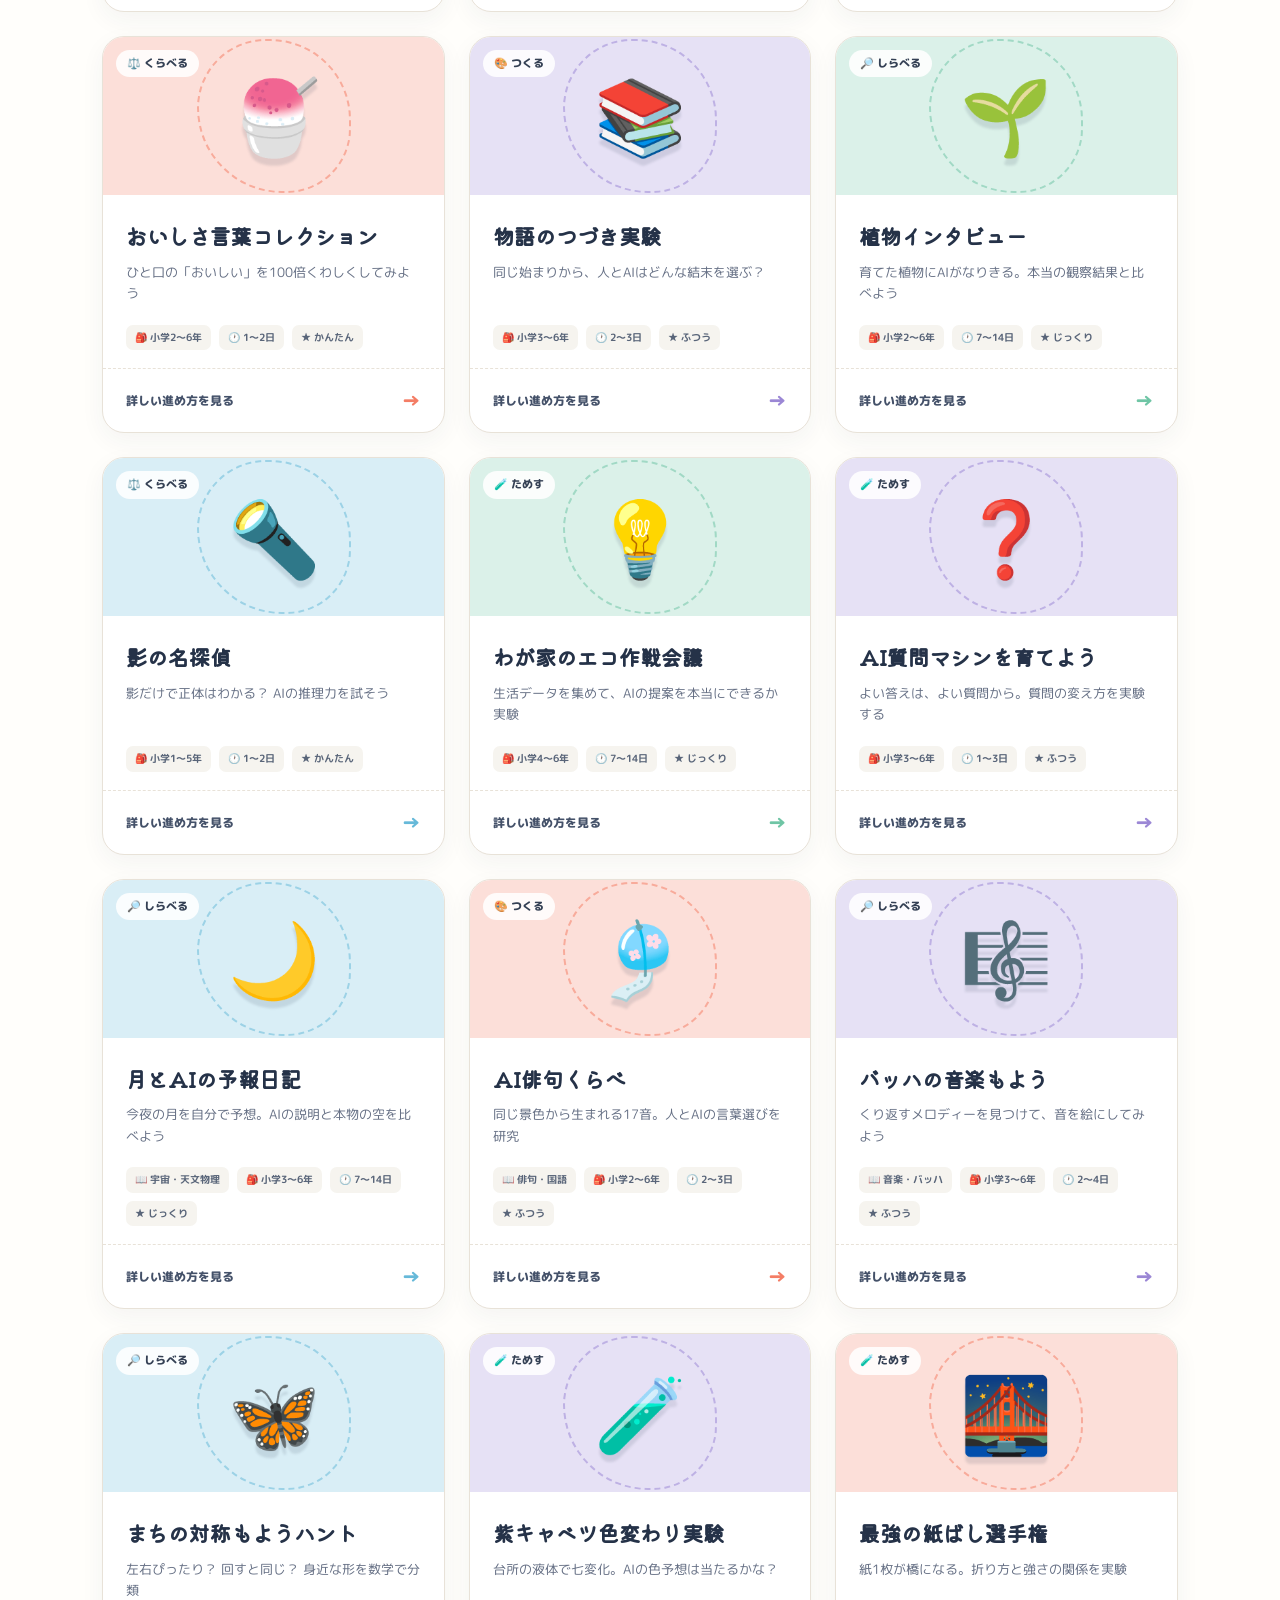
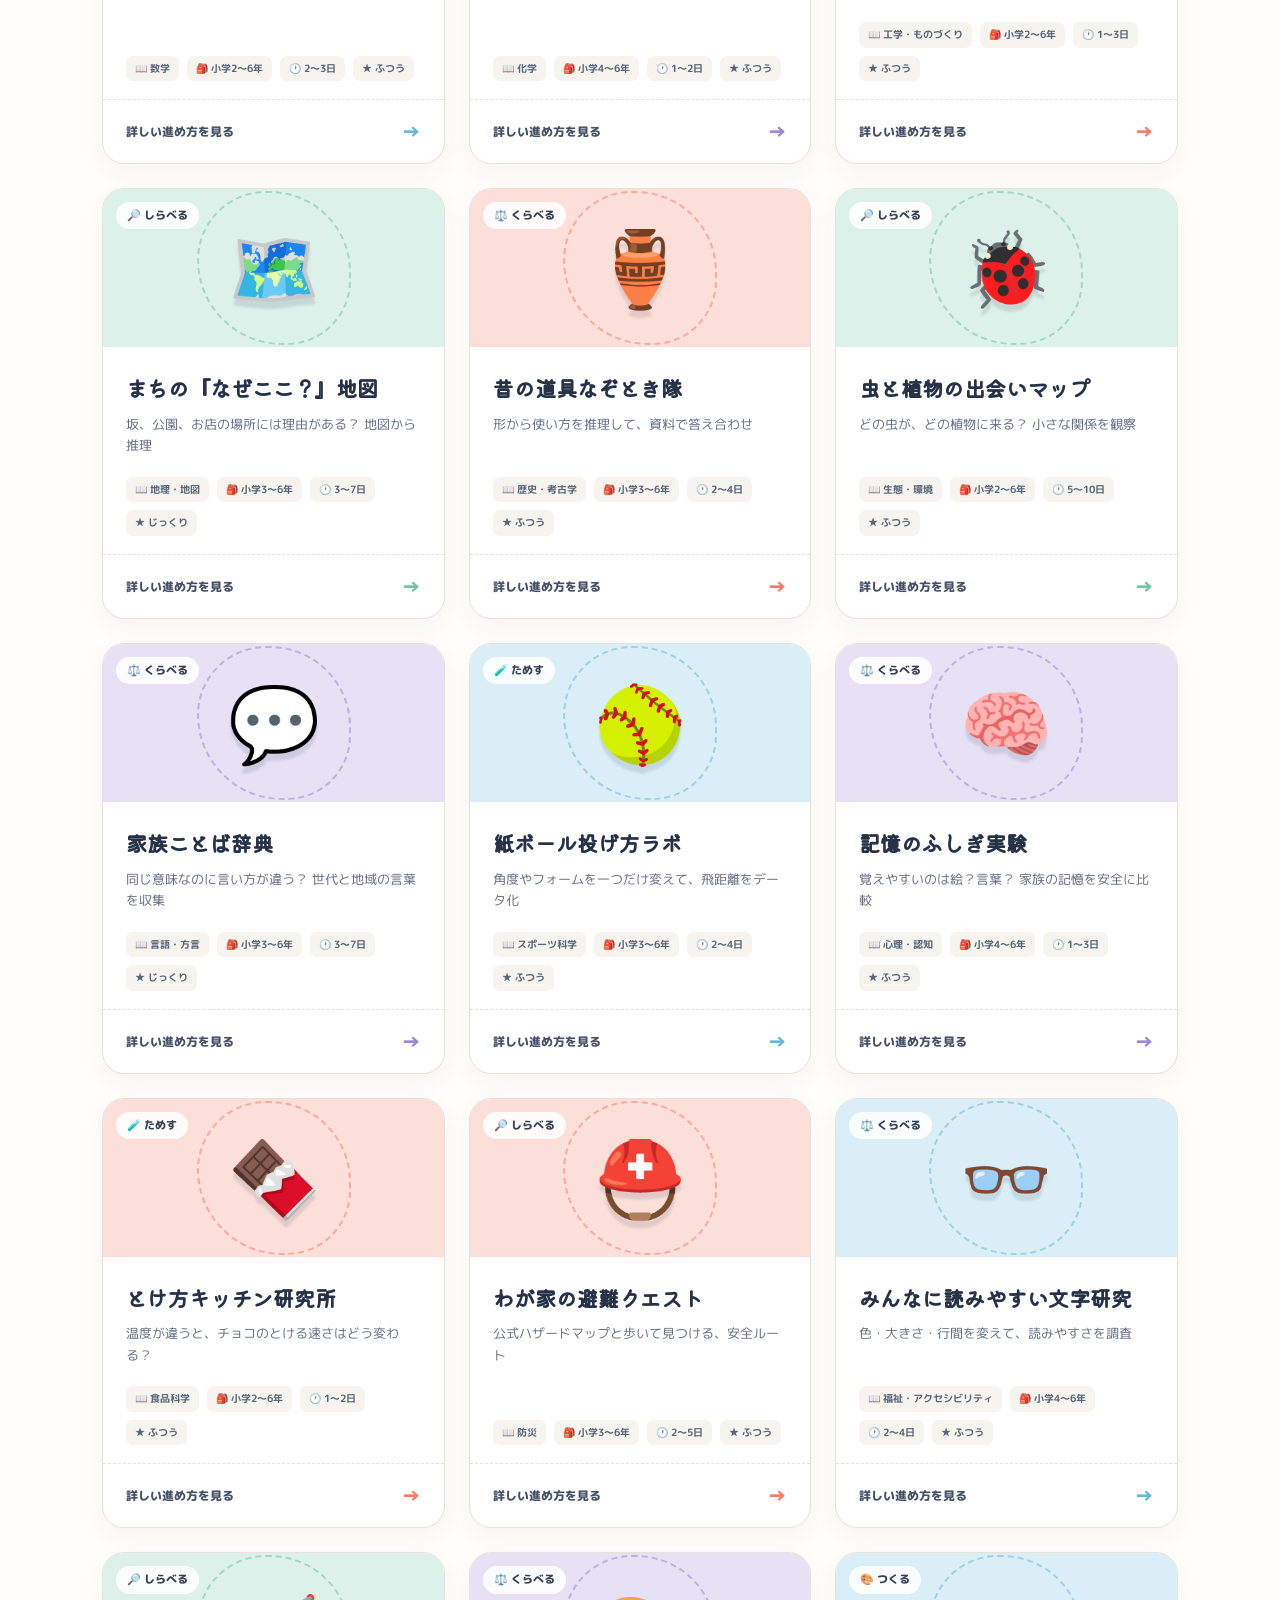
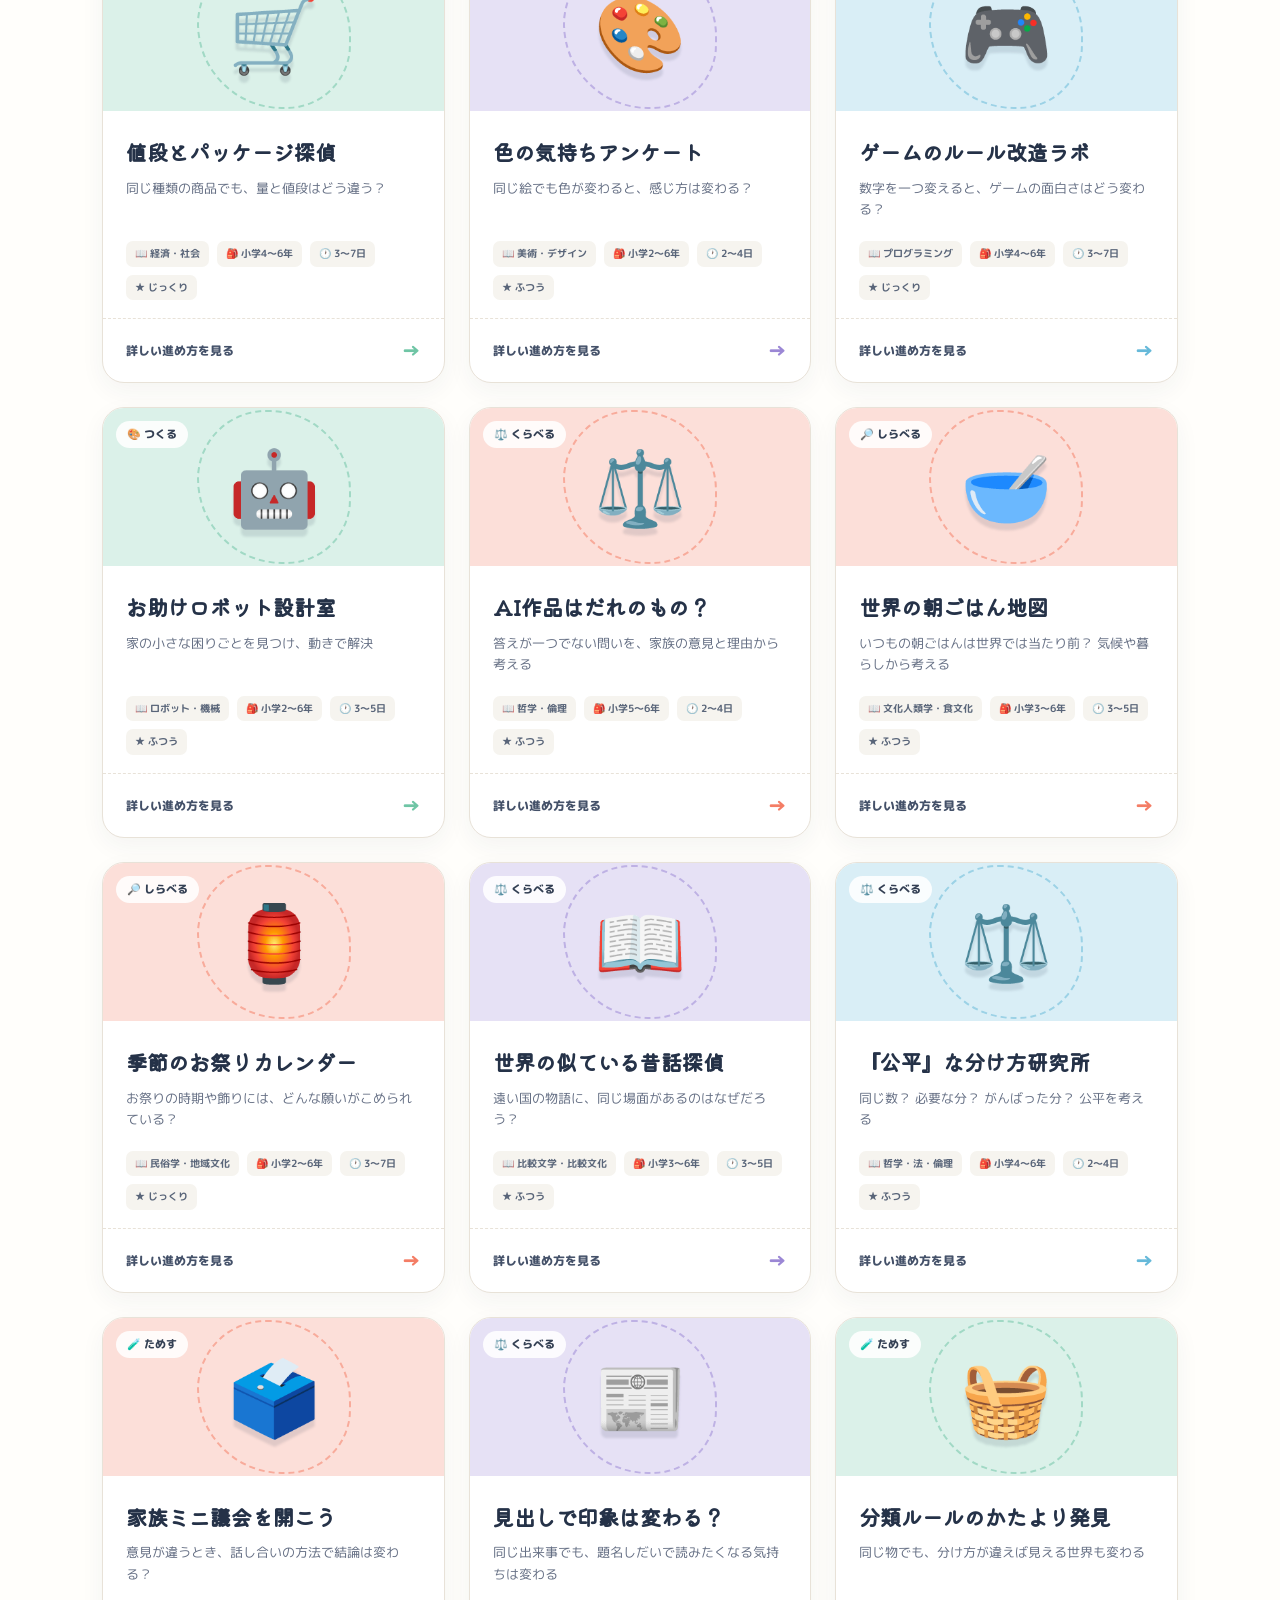
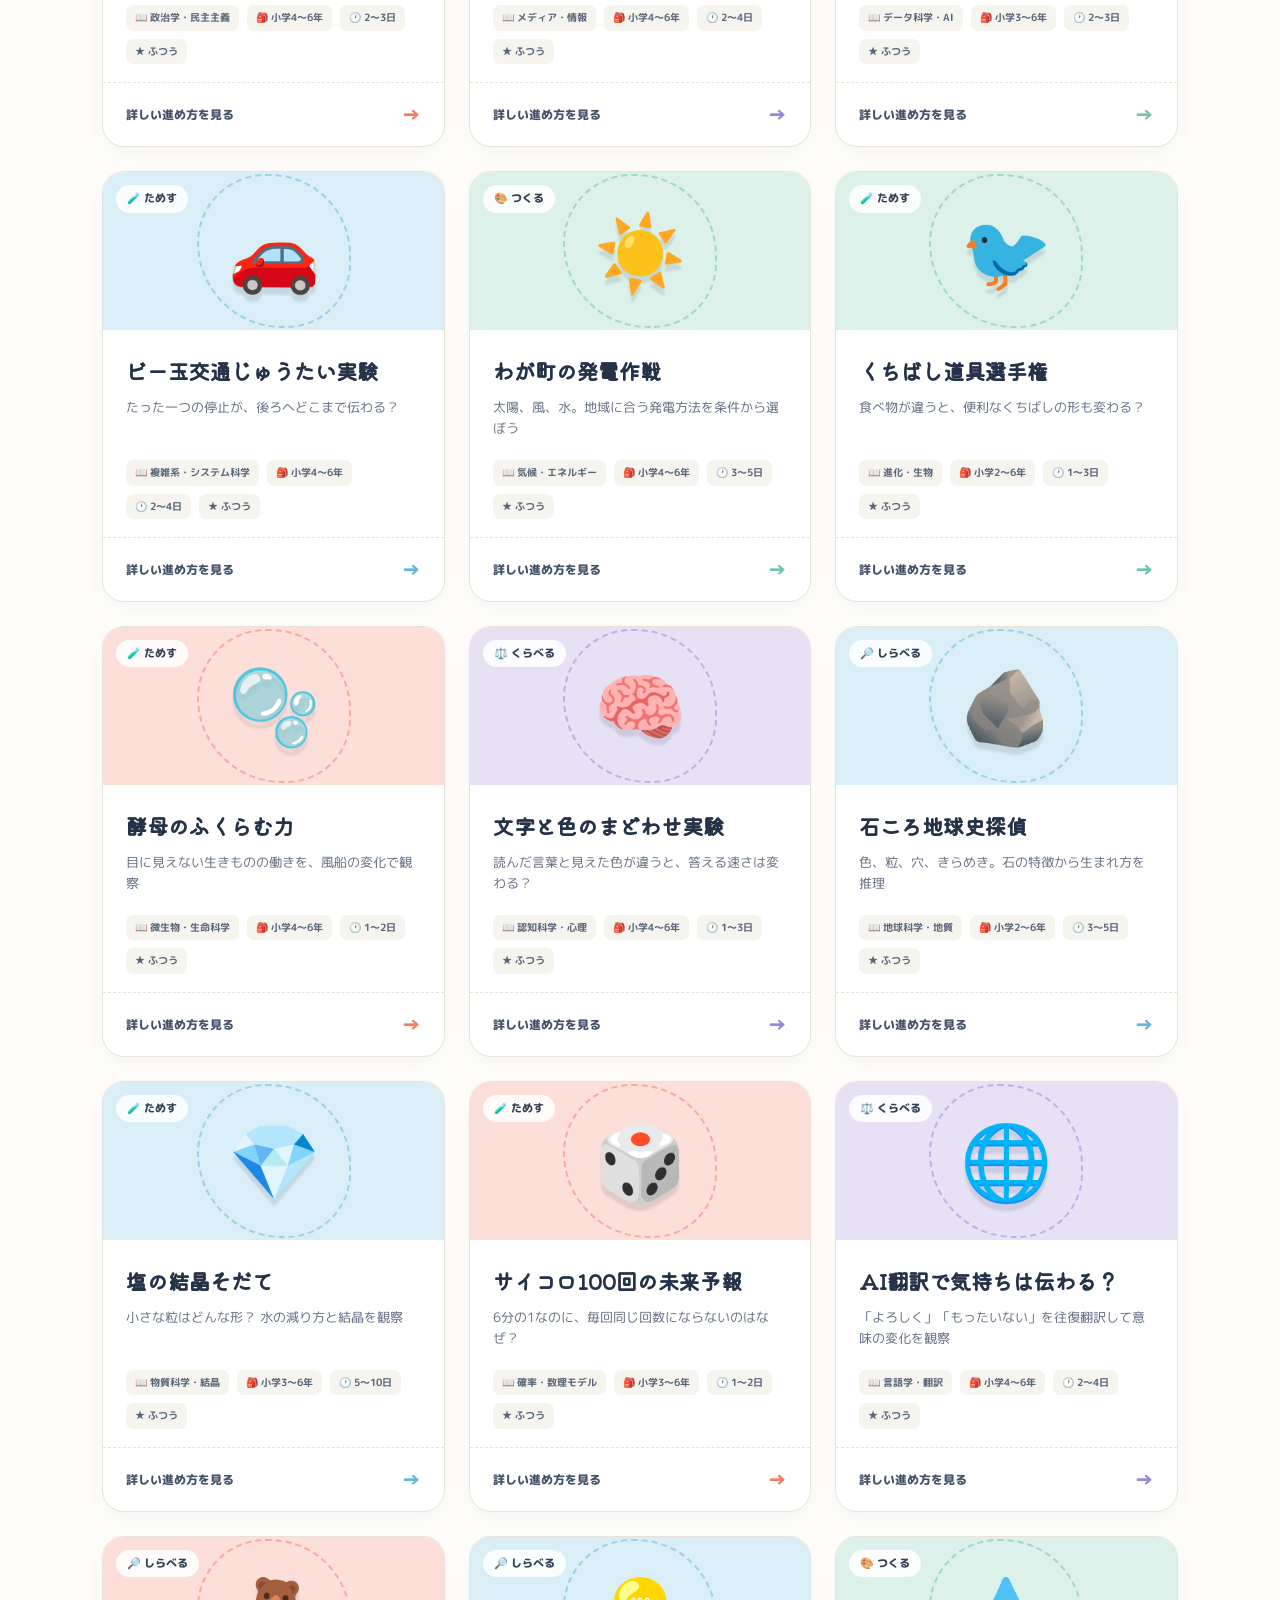
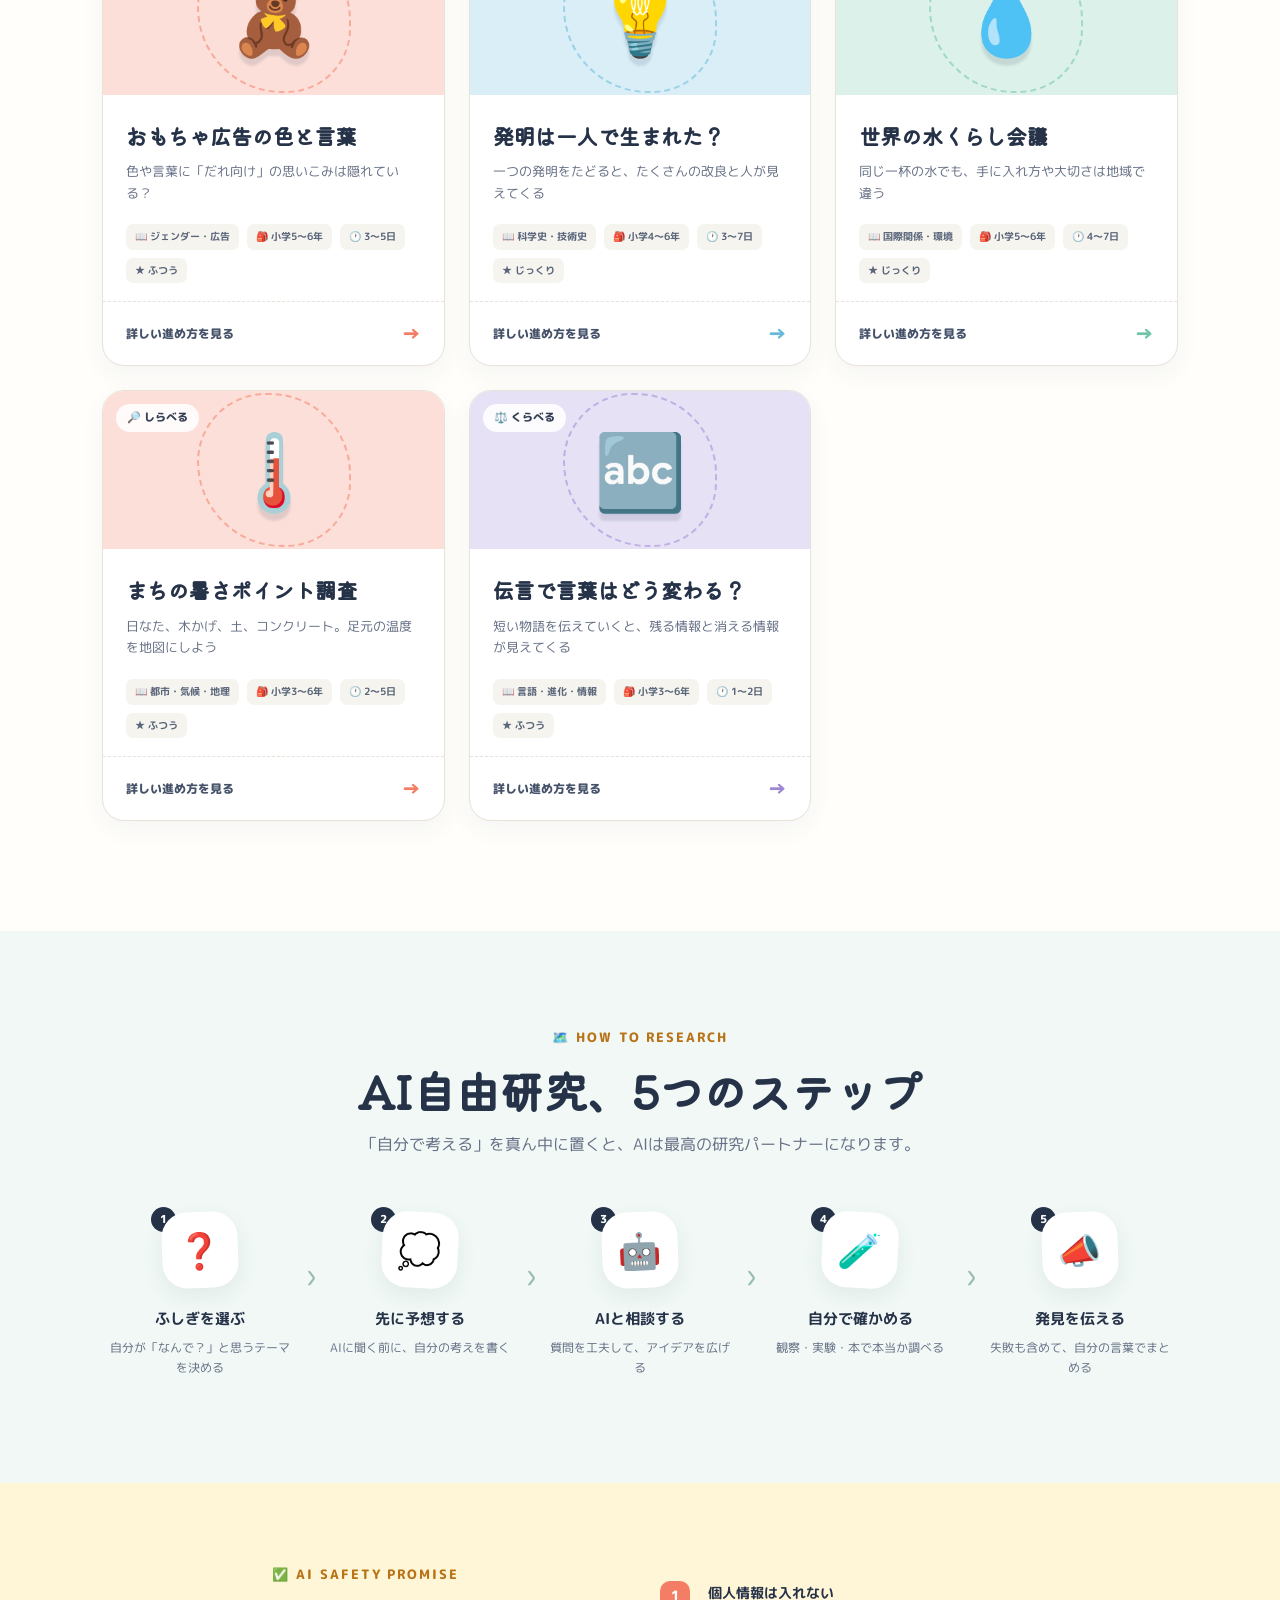
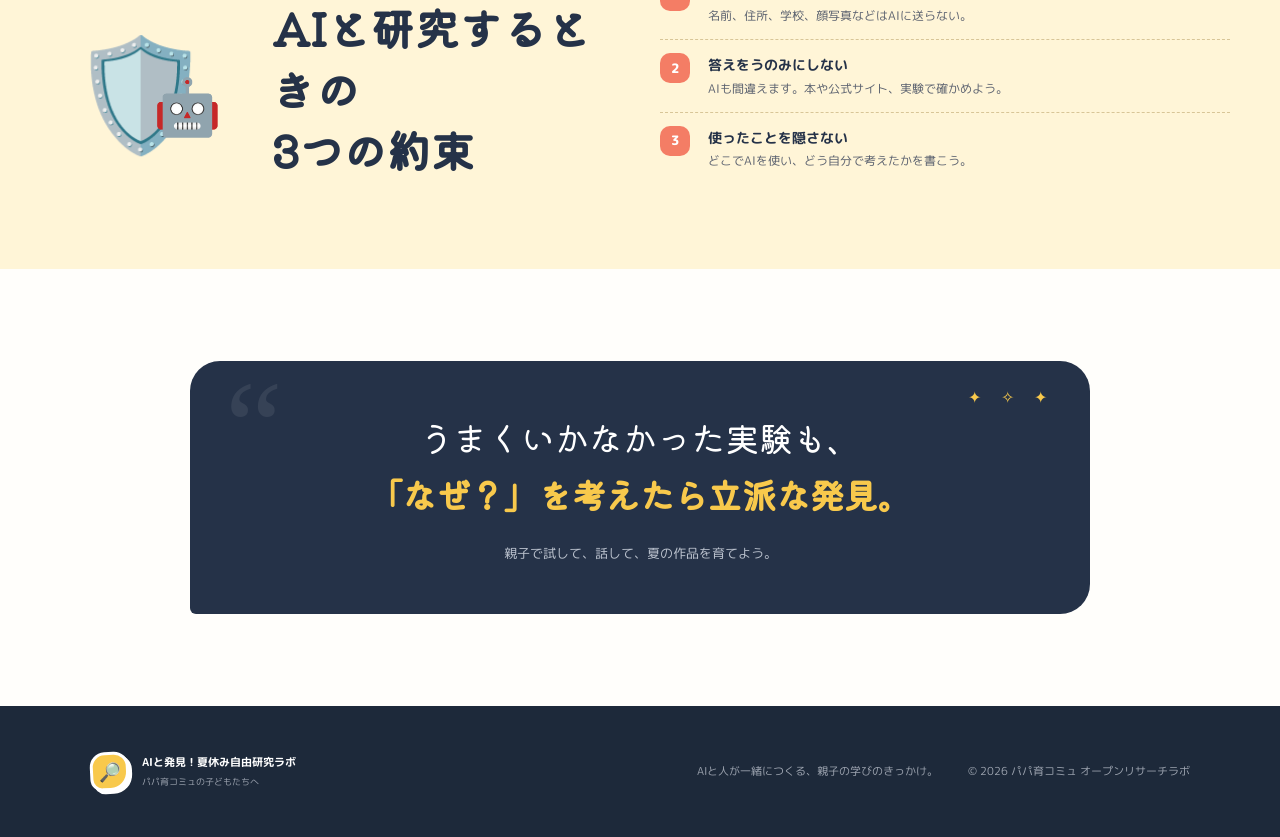
==== commit 64f93296: "学際テーマを追加して研究ネタを50件に拡充 教養学部的な人文・社会・自然科学の横断テーマを小学生向けに落とし込み、探究の幅を広げる。  Co-authored-by: Cursor <cursorag" ====
--- a/index.html
+++ b/index.html
@@ -38,7 +38,7 @@
           <a class="text-link" href="#howto">はじめてのAI研究ガイド</a>
         </div>
         <ul class="hero-facts" aria-label="サイトの特徴">
-          <li><b id="hero-idea-count">29</b><span>研究アイデア</span></li>
+          <li><b id="hero-idea-count">50</b><span>研究アイデア</span></li>
           <li><b>1〜6</b><span>年生向け</span></li>
           <li><b>親子</b><span>で楽しめる</span></li>
         </ul>
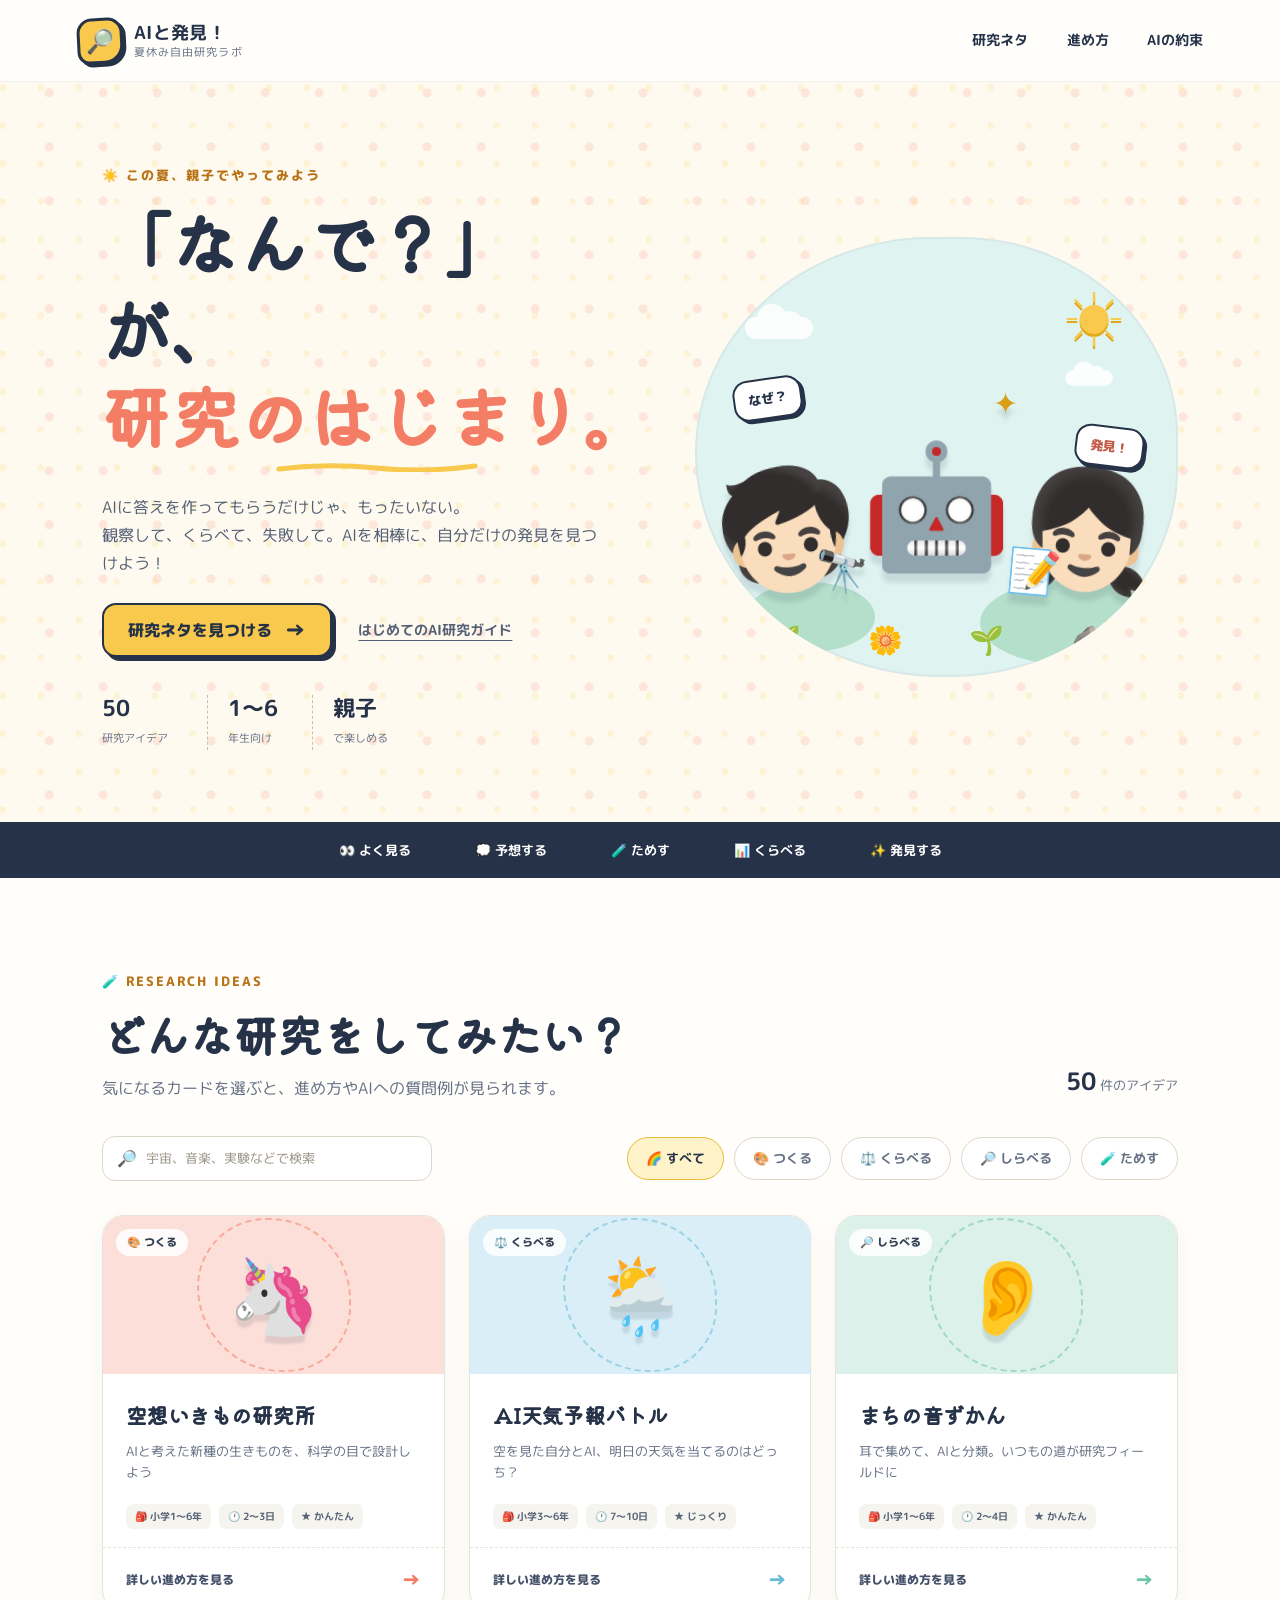
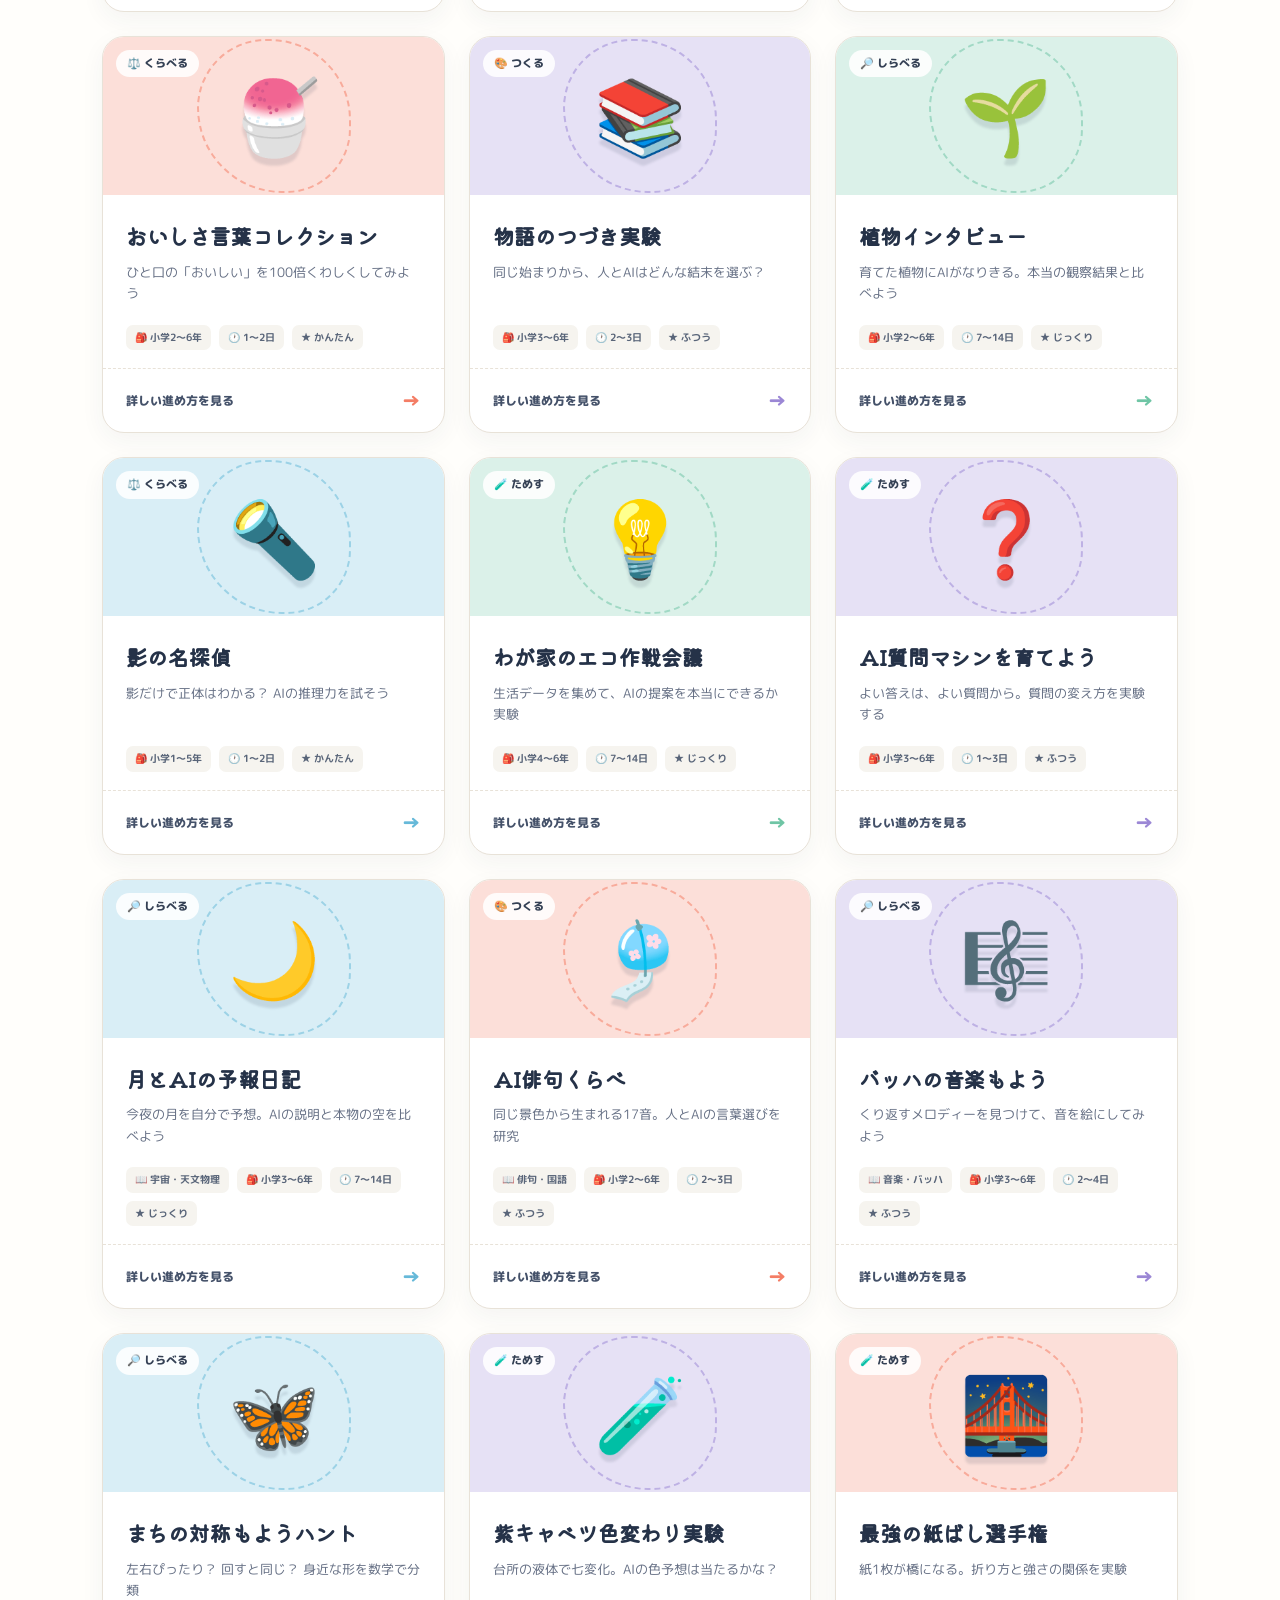
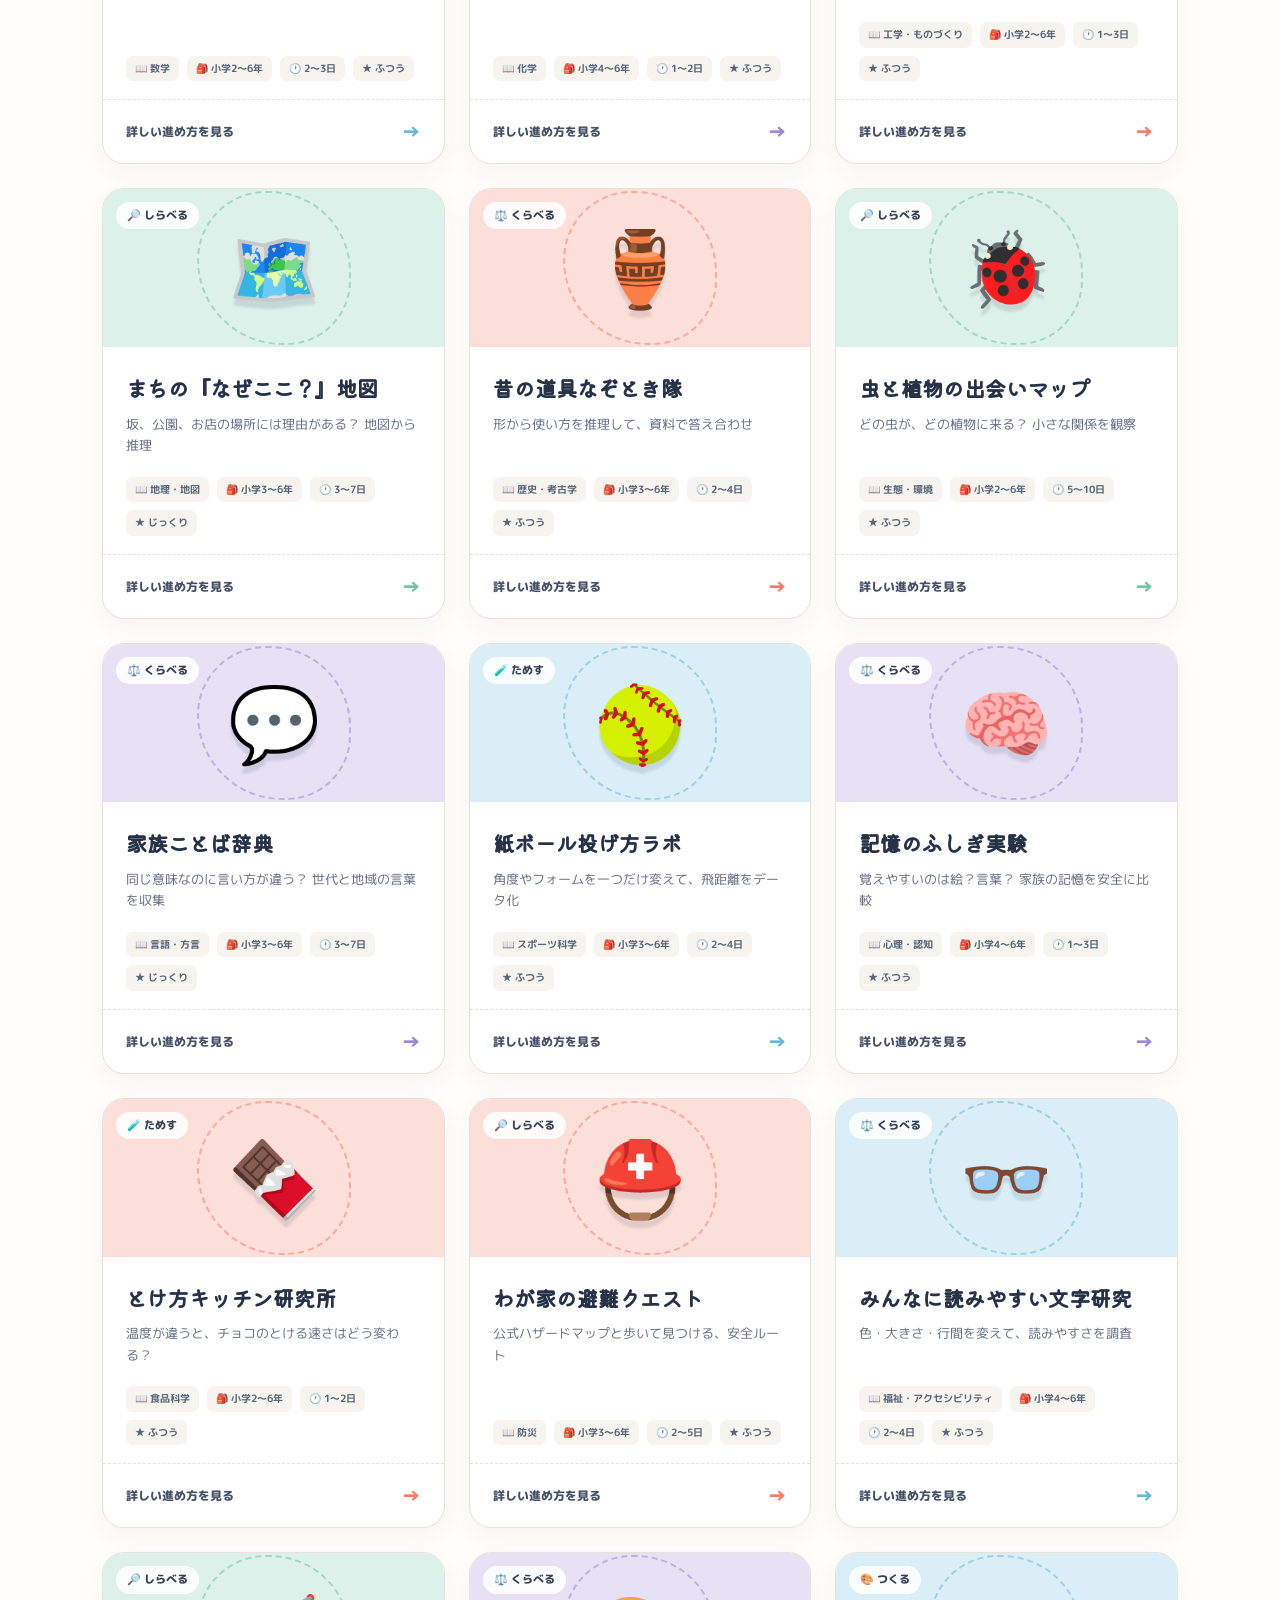
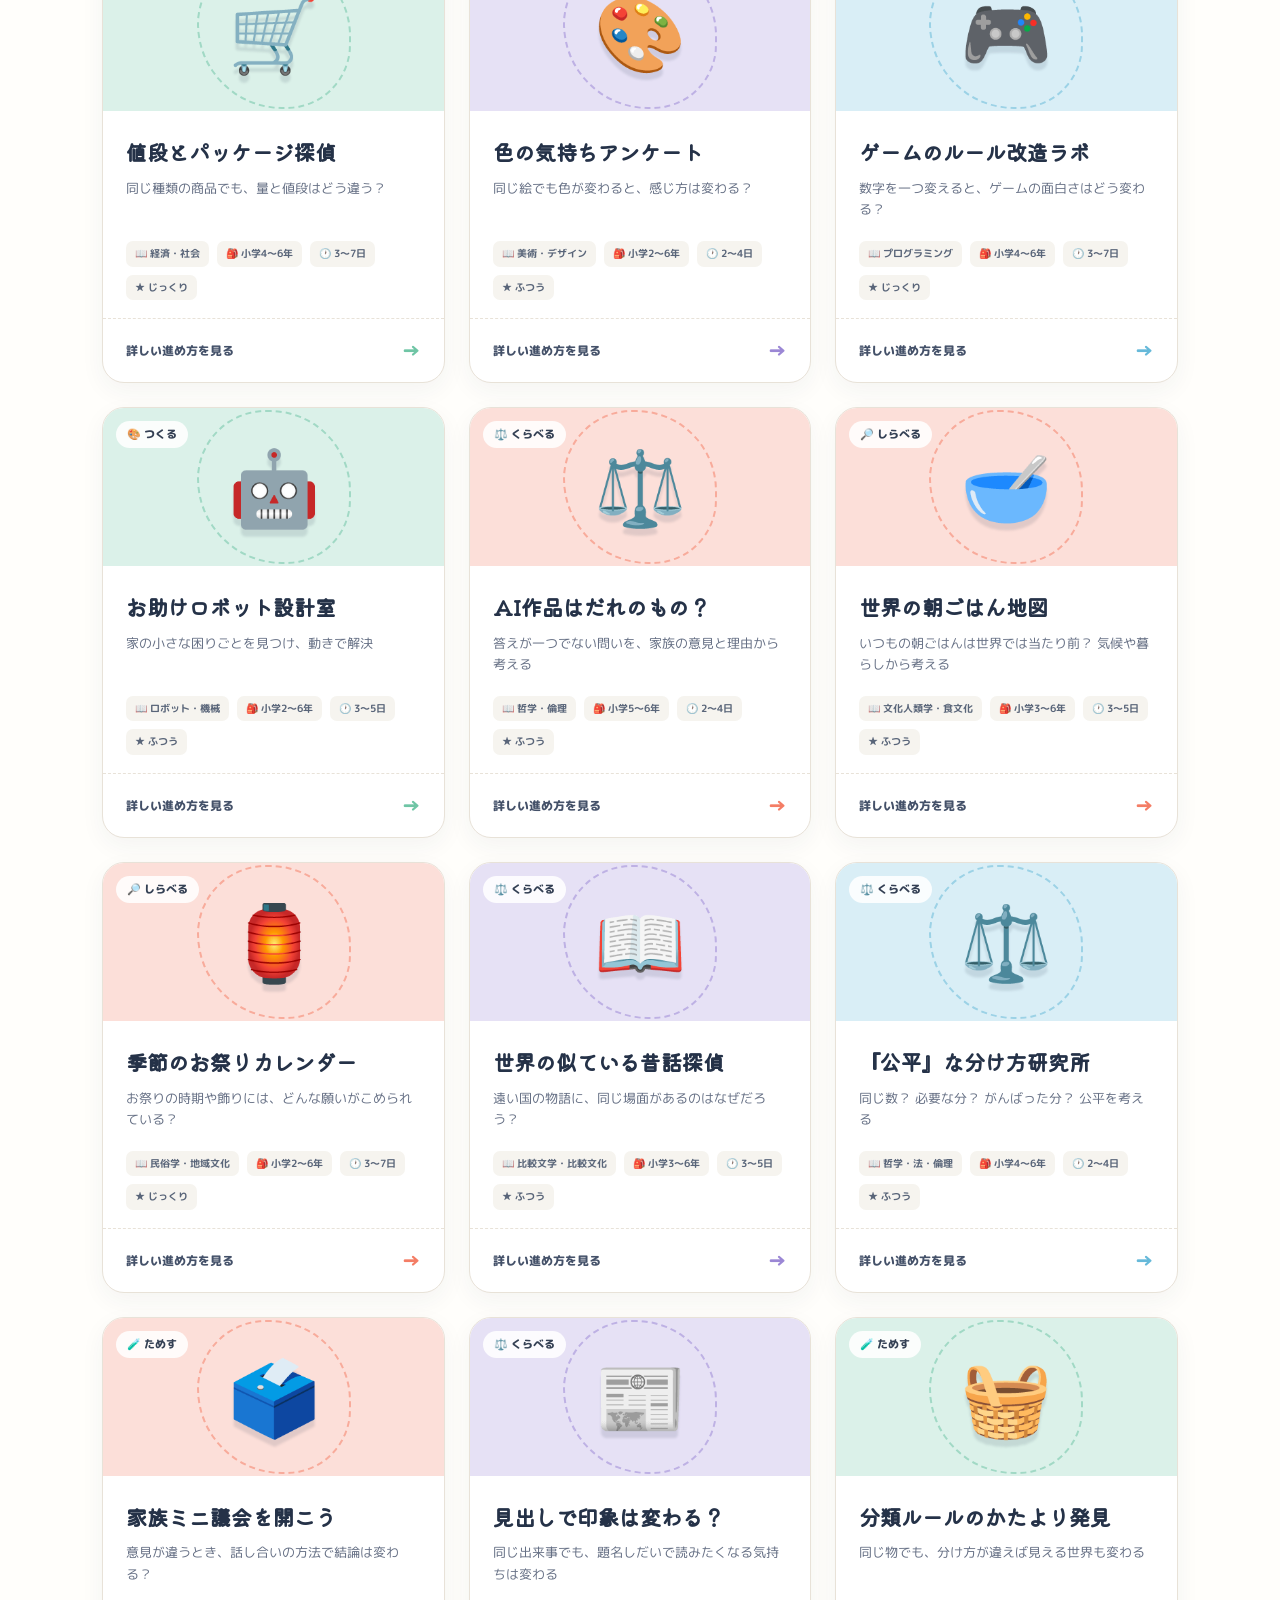
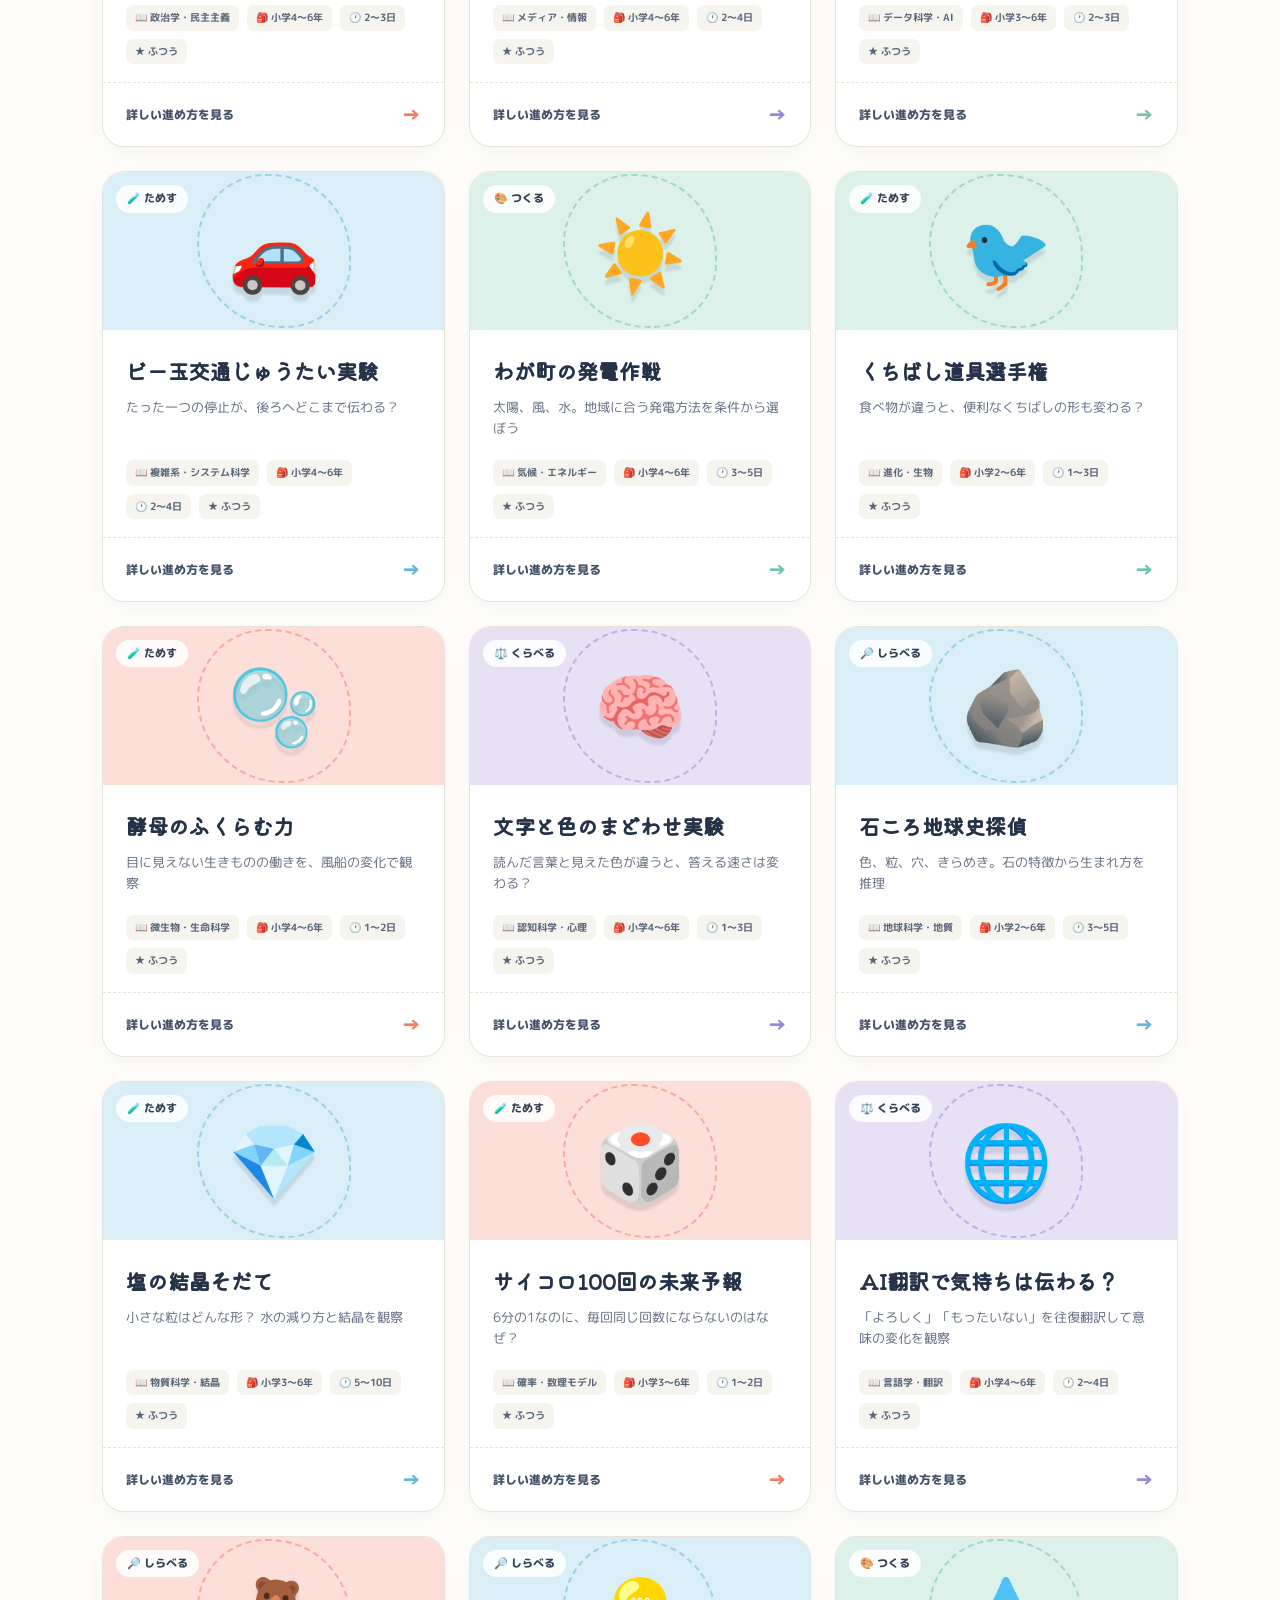
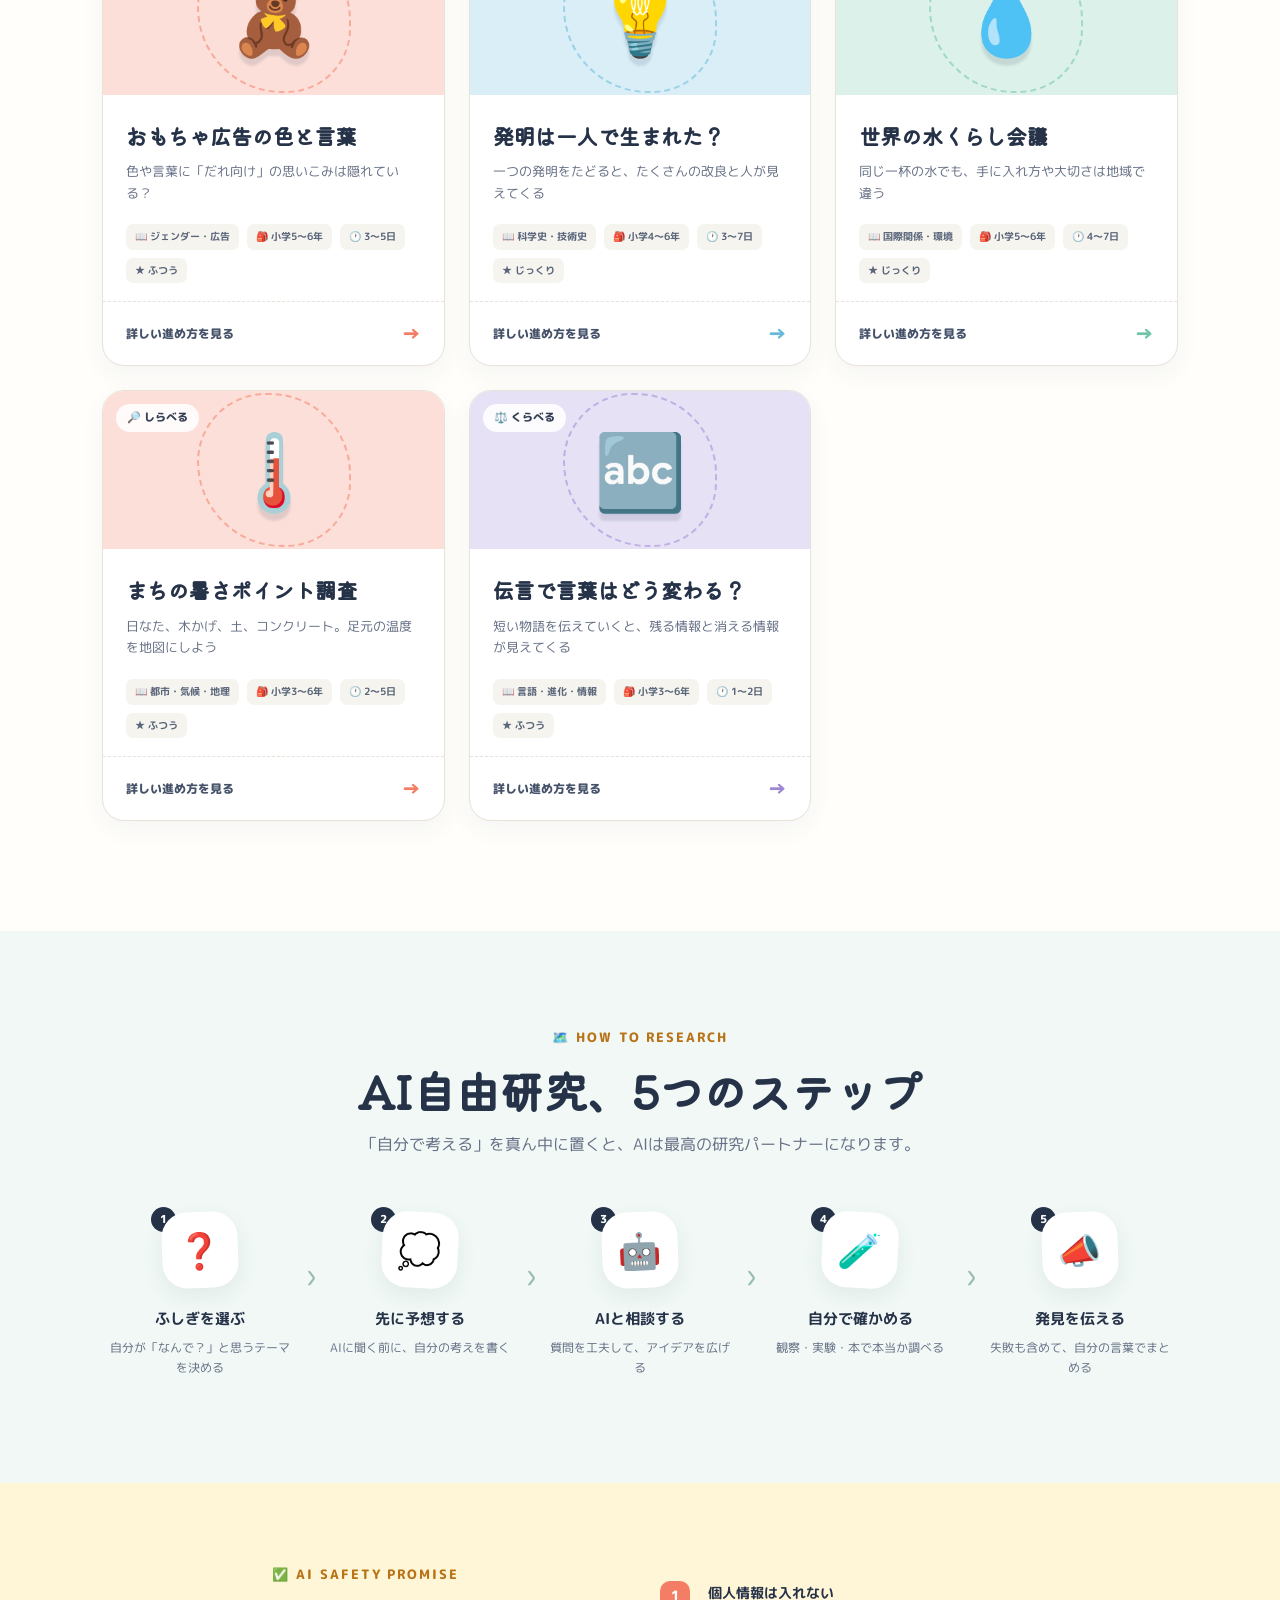
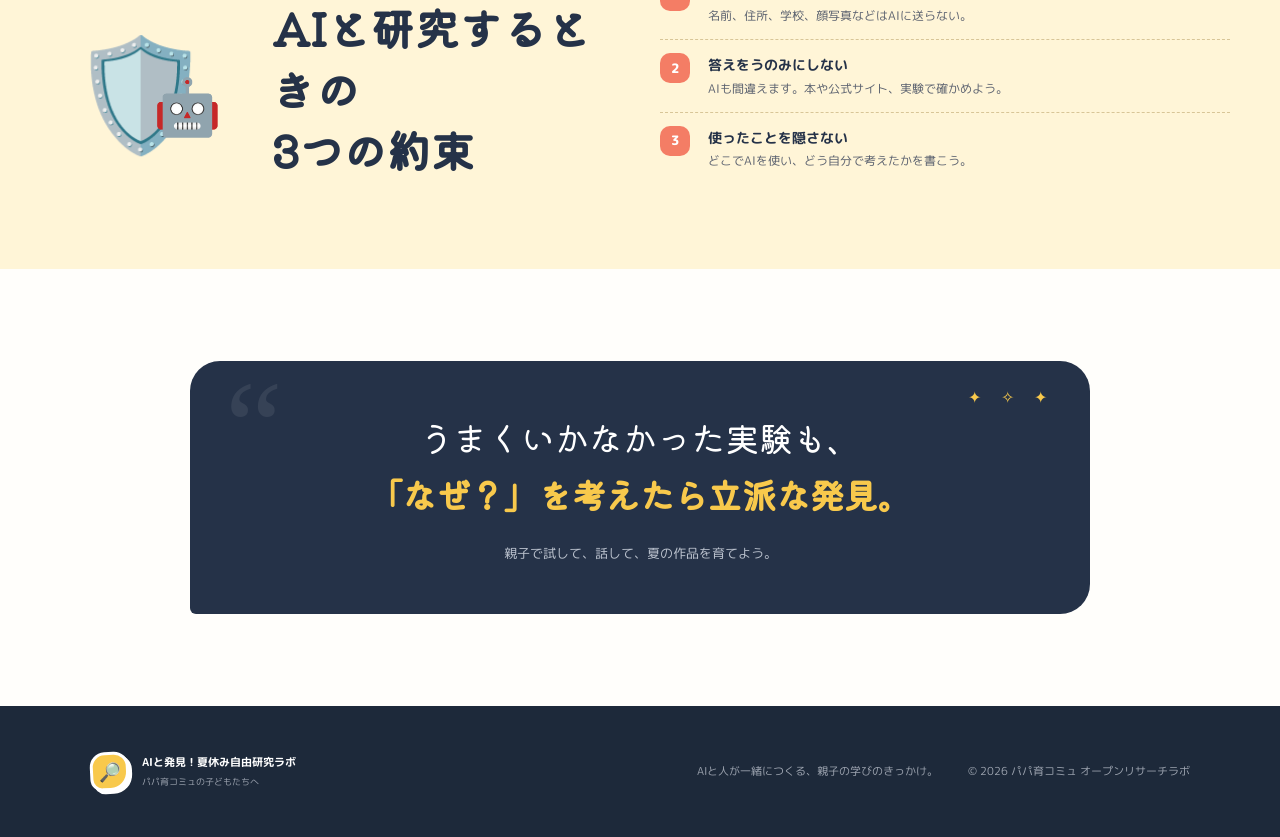
==== commit 5afc3511: "スマホ向けレスポンシブを改善 ハンバーガーメニューを追加し、狭い画面でも画像やナビが崩れないようにする。  Co-authored-by: Cursor <cursoragent@cursor.com" ====
--- a/index.html
+++ b/index.html
@@ -9,9 +9,9 @@
   <link rel="preconnect" href="https://fonts.googleapis.com">
   <link rel="preconnect" href="https://fonts.gstatic.com" crossorigin>
   <link href="https://fonts.googleapis.com/css2?family=Kiwi+Maru:wght@400;500&family=M+PLUS+Rounded+1c:wght@400;500;700;800&display=swap" rel="stylesheet">
-  <link rel="stylesheet" href="styles.css">
-  <script src="data.js" defer></script>
-  <script src="script.js" defer></script>
+  <link rel="stylesheet" href="styles.css?v=51">
+  <script src="data.js?v=51" defer></script>
+  <script src="script.js?v=51" defer></script>
 </head>
 <body>
   <a class="skip-link" href="#ideas">研究ネタ一覧へ移動</a>
@@ -20,7 +20,12 @@
       <span class="brand-mark" aria-hidden="true">🔎</span>
       <span><b>AIと発見！</b><small>夏休み自由研究ラボ</small></span>
     </a>
-    <nav aria-label="メインナビゲーション">
+    <button class="menu-toggle" type="button" aria-expanded="false" aria-controls="main-navigation" aria-label="メニューを開く">
+      <span></span>
+      <span></span>
+      <span></span>
+    </button>
+    <nav class="site-nav" id="main-navigation" aria-label="メインナビゲーション">
       <a href="#ideas">研究ネタ</a>
       <a href="#howto">進め方</a>
       <a href="#safety">AIの約束</a>
@@ -69,7 +74,7 @@
           <h2>どんな研究をしてみたい？</h2>
           <p>気になるカードを選ぶと、進め方やAIへの質問例が見られます。</p>
         </div>
-        <div class="result-count" aria-live="polite"><b id="result-count">9</b> 件のアイデア</div>
+          <div class="result-count" aria-live="polite"><b id="result-count">50</b> 件のアイデア</div>
       </div>
       <div class="idea-controls">
         <label class="search-box">
--- a/styles.css
+++ b/styles.css
@@ -19,11 +19,14 @@
 html { scroll-behavior: smooth; }
 body {
   margin: 0;
+  min-width: 0;
+  overflow-x: clip;
   color: var(--ink);
   background: var(--paper);
   font-family: var(--rounded);
   line-height: 1.75;
 }
+img, svg, video, canvas { display: block; max-width: 100%; height: auto; }
 a { color: inherit; }
 button { font: inherit; }
 .skip-link {
@@ -53,6 +56,7 @@
   backdrop-filter: blur(12px);
 }
 .brand {
+  min-width: 0;
   display: flex;
   align-items: center;
   gap: 11px;
@@ -73,9 +77,35 @@
 }
 .brand b { display: block; font-size: 18px; letter-spacing: .02em; }
 .brand small { display: block; margin-top: 3px; color: var(--muted); font-size: 11px; letter-spacing: .1em; }
-nav { display: flex; gap: clamp(18px, 3vw, 42px); }
-nav a { font-weight: 700; font-size: 14px; text-decoration: none; }
-nav a:hover { color: #bd7314; }
+.site-nav { display: flex; gap: clamp(18px, 3vw, 42px); }
+.site-nav a { font-weight: 700; font-size: 14px; text-decoration: none; }
+.site-nav a:hover { color: #bd7314; }
+.menu-toggle {
+  width: 46px;
+  height: 46px;
+  padding: 11px;
+  display: none;
+  flex: 0 0 auto;
+  flex-direction: column;
+  justify-content: center;
+  gap: 5px;
+  color: var(--ink);
+  background: transparent;
+  border: 0;
+  border-radius: 12px;
+  cursor: pointer;
+}
+.menu-toggle span {
+  width: 100%;
+  height: 3px;
+  display: block;
+  background: currentColor;
+  border-radius: 999px;
+  transition: transform .2s, opacity .2s;
+}
+.menu-toggle[aria-expanded="true"] span:nth-child(1) { transform: translateY(8px) rotate(45deg); }
+.menu-toggle[aria-expanded="true"] span:nth-child(2) { opacity: 0; }
+.menu-toggle[aria-expanded="true"] span:nth-child(3) { transform: translateY(-8px) rotate(-45deg); }
 
 .hero {
   min-height: 630px;
@@ -90,6 +120,13 @@
     radial-gradient(circle at 91% 20%, rgba(244, 125, 101, .16) 0 4px, transparent 5px),
     var(--cream);
   background-size: 38px 38px, 54px 54px, auto;
+}
+.hero-copy,
+.hero-visual,
+.detail-hero > *,
+.detail-content,
+.detail-sidebar {
+  min-width: 0;
 }
 .eyebrow {
   margin: 0 0 12px;
@@ -167,8 +204,12 @@
 .hero-facts span { color: var(--muted); font-size: 11px; }
 
 .hero-visual {
+  width: 100%;
+  max-width: 620px;
   height: 440px;
   position: relative;
+  isolation: isolate;
+  overflow: hidden;
   border-radius: 50% 46% 48% 52%;
   background: #dff3f1;
   box-shadow: inset 0 0 0 2px rgba(37, 50, 72, .05);
@@ -591,27 +632,101 @@
 }
 
 @media (max-width: 700px) {
-  .site-header { height: 70px; padding: 0 18px; }
+  .site-header {
+    height: 70px;
+    padding: 0 16px;
+    gap: 12px;
+  }
   .brand-mark { width: 39px; height: 39px; font-size: 18px; }
   .brand b { font-size: 14px; }
   .brand small { font-size: 9px; }
-  nav a { display: none; }
-  nav a:first-child { display: block; }
-  .hero { padding: 50px 20px 55px; }
-  .hero h1 { font-size: 43px; }
+  .menu-toggle { display: flex; }
+  .site-nav {
+    position: absolute;
+    top: 100%;
+    left: 0;
+    right: 0;
+    padding: 10px 16px 18px;
+    display: grid;
+    gap: 6px;
+    visibility: hidden;
+    opacity: 0;
+    transform: translateY(-8px);
+    pointer-events: none;
+    background: rgba(255, 254, 251, .98);
+    border-bottom: 1px solid var(--line);
+    box-shadow: 0 14px 24px rgba(37, 50, 72, .12);
+    transition: opacity .2s, transform .2s, visibility .2s;
+  }
+  .site-nav.open {
+    visibility: visible;
+    opacity: 1;
+    transform: translateY(0);
+    pointer-events: auto;
+  }
+  .site-nav a {
+    min-height: 48px;
+    padding: 10px 14px;
+    display: flex;
+    align-items: center;
+    background: #f8f5ee;
+    border-radius: 12px;
+    font-size: 15px;
+  }
+  body.nav-open { overflow: hidden; }
+  .hero { padding: 44px 18px 50px; gap: 34px; }
+  .hero h1 { font-size: clamp(36px, 11.5vw, 43px); }
   .hero-lead br { display: none; }
   .hero-actions { flex-direction: column; gap: 17px; }
-  .hero-facts li { min-width: 91px; padding: 0 13px; }
-  .hero-visual { height: 310px; }
-  .hero-characters { inset: 90px 10px 37px; font-size: 78px; }
-  .sun { font-size: 42px; }
-  .intro-strip p { justify-content: flex-start; overflow: auto; }
+  .hero-actions .button { width: min(100%, 310px); }
+  .hero-facts { width: 100%; }
+  .hero-facts li { min-width: 0; flex: 1; padding: 0 9px; }
+  .hero-visual {
+    width: min(100%, 460px);
+    height: auto;
+    aspect-ratio: 1.2 / 1;
+  }
+  .hero-characters {
+    inset: 29% 3% 10%;
+    gap: 0;
+    font-size: clamp(58px, 20vw, 82px);
+  }
+  .kid .tool { right: -3px; bottom: 8px; font-size: .34em; }
+  .kid-right .tool { left: -2px; }
+  .robot .spark { top: -10px; font-size: 20px; }
+  .sun { top: 6%; right: 11%; font-size: clamp(34px, 11vw, 46px); }
+  .cloud-one { top: 18%; left: 9%; transform: scale(.75); }
+  .cloud-two { top: 25%; right: 9%; transform: scale(.55); }
+  .note-one { left: 4%; top: 36%; }
+  .note-two { right: 4%; top: 42%; }
+  .hero-visual::before { width: 34%; height: 17%; left: 9%; }
+  .hero-visual::after { width: 42%; height: 21%; right: 3%; }
+  .hero-ground { font-size: clamp(20px, 7vw, 28px); }
+  .intro-strip { padding-inline: 0; }
+  .intro-strip p {
+    justify-content: flex-start;
+    gap: 28px;
+    padding: 0 18px 4px;
+    overflow-x: auto;
+    scrollbar-width: none;
+  }
+  .intro-strip p::-webkit-scrollbar { display: none; }
   .ideas-section { padding: 70px 18px; }
   .section-heading { display: block; }
   .result-count { margin-top: 12px; }
   .idea-controls { display: block; }
   .search-box { margin-bottom: 16px; }
-  .filters { justify-content: flex-start; }
+  .filters {
+    margin-inline: -18px;
+    padding: 2px 18px 8px;
+    flex-wrap: nowrap;
+    justify-content: flex-start;
+    overflow-x: auto;
+    scroll-snap-type: x proximity;
+    scrollbar-width: none;
+  }
+  .filters::-webkit-scrollbar { display: none; }
+  .filter { flex: 0 0 auto; scroll-snap-align: start; }
   .idea-grid { grid-template-columns: 1fr; }
   .howto-section { padding: 70px 18px; }
   .steps-overview { grid-template-columns: 1fr; gap: 30px; }
@@ -624,14 +739,43 @@
   .message-card { padding: 45px 20px; }
   footer { display: block; text-align: center; }
   .footer-brand { justify-content: center; margin-bottom: 20px; }
-  .detail-hero { padding: 45px 22px 55px; grid-template-columns: 1fr; text-align: center; }
+  .detail-page .site-header { position: sticky; }
+  .detail-page .brand small { display: none; }
+  .detail-page .back-link { font-size: 12px; white-space: nowrap; }
+  .detail-hero { padding: 40px 18px 48px; grid-template-columns: 1fr; text-align: center; }
   .detail-tags { justify-content: center; }
-  .detail-visual { min-height: 230px; }
-  .detail-visual .detail-icon { font-size: 105px; }
-  .detail-layout { display: block; padding: 50px 20px 80px; }
+  .detail-hero h1 { font-size: clamp(34px, 10vw, 46px); overflow-wrap: anywhere; }
+  .detail-catch { font-size: 15px; }
+  .detail-visual { width: min(100%, 360px); min-height: 0; aspect-ratio: 1.35 / 1; margin: auto; }
+  .detail-visual .detail-icon { font-size: clamp(82px, 28vw, 112px); }
+  .detail-layout { display: flex; flex-direction: column; padding: 44px 18px 72px; }
   .detail-sidebar { position: static; margin-bottom: 45px; }
   .detail-sidebar .sidebar-card:nth-child(2) { display: none; }
+  .detail-content { width: 100%; }
+  .detail-content h2 { font-size: 25px; }
+  .research-question { padding: 22px 20px; }
+  .research-question p { font-size: 18px; overflow-wrap: anywhere; }
+  .prompt-box { padding: 22px 18px; overflow-wrap: anywhere; }
+  .detail-steps li { padding-left: 58px; }
+  .output-box { align-items: flex-start; padding: 20px 16px; }
   .record-grid { grid-template-columns: 1fr; }
+}
+
+@media (max-width: 380px) {
+  .site-header { padding-inline: 12px; }
+  .brand { gap: 8px; }
+  .brand-mark { width: 36px; height: 36px; border-width: 2px; box-shadow: 2px 2px 0 var(--ink); }
+  .brand b { font-size: 13px; }
+  .brand small { display: none; }
+  .hero { padding-inline: 14px; }
+  .hero h1 { font-size: 35px; }
+  .hero-facts b { font-size: 19px; }
+  .hero-facts span { font-size: 9px; }
+  .hero-note { padding: 5px 9px; font-size: 10px; border-width: 1px; box-shadow: 2px 2px 0 var(--ink); }
+  .ideas-section, .howto-section { padding-inline: 14px; }
+  .filters { margin-inline: -14px; padding-inline: 14px; }
+  .detail-page .back-link span { display: none; }
+  .detail-page .back-link { font-size: 11px; }
 }
 
 @media (prefers-reduced-motion: reduce) {
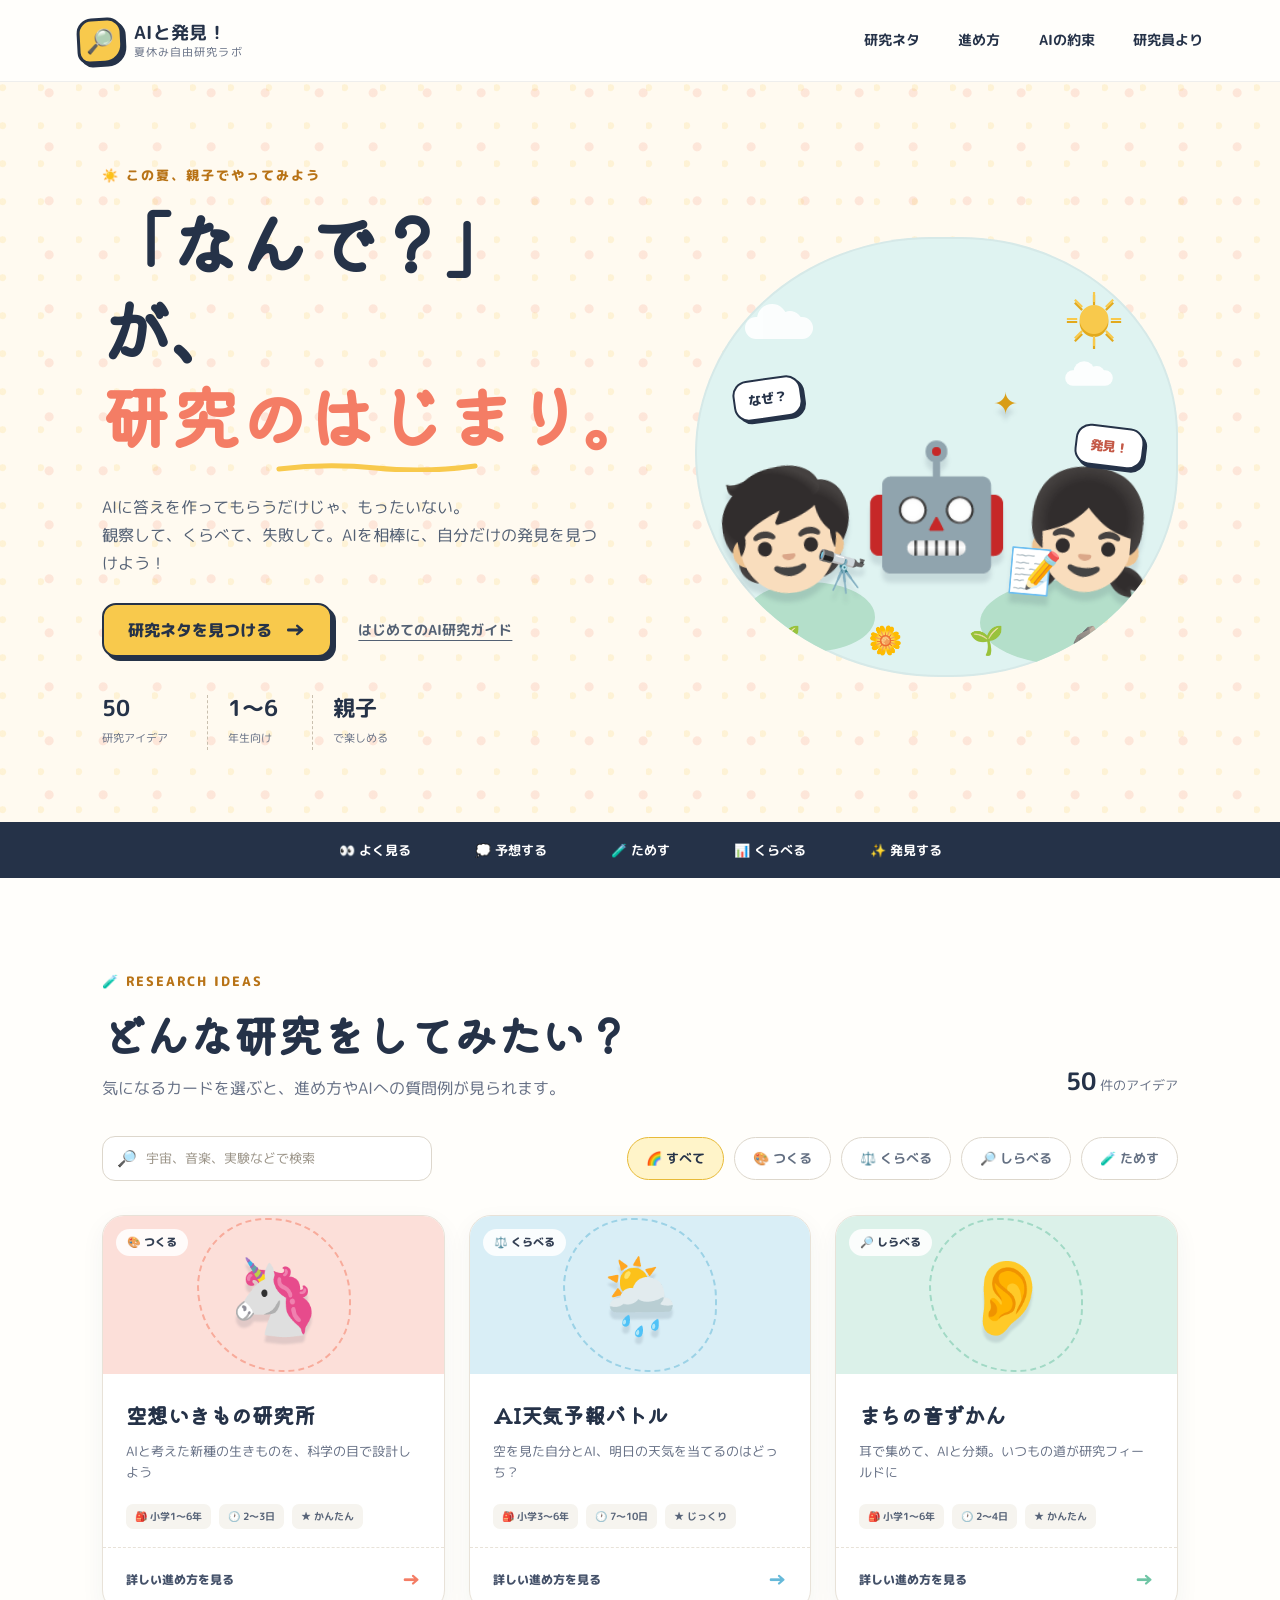
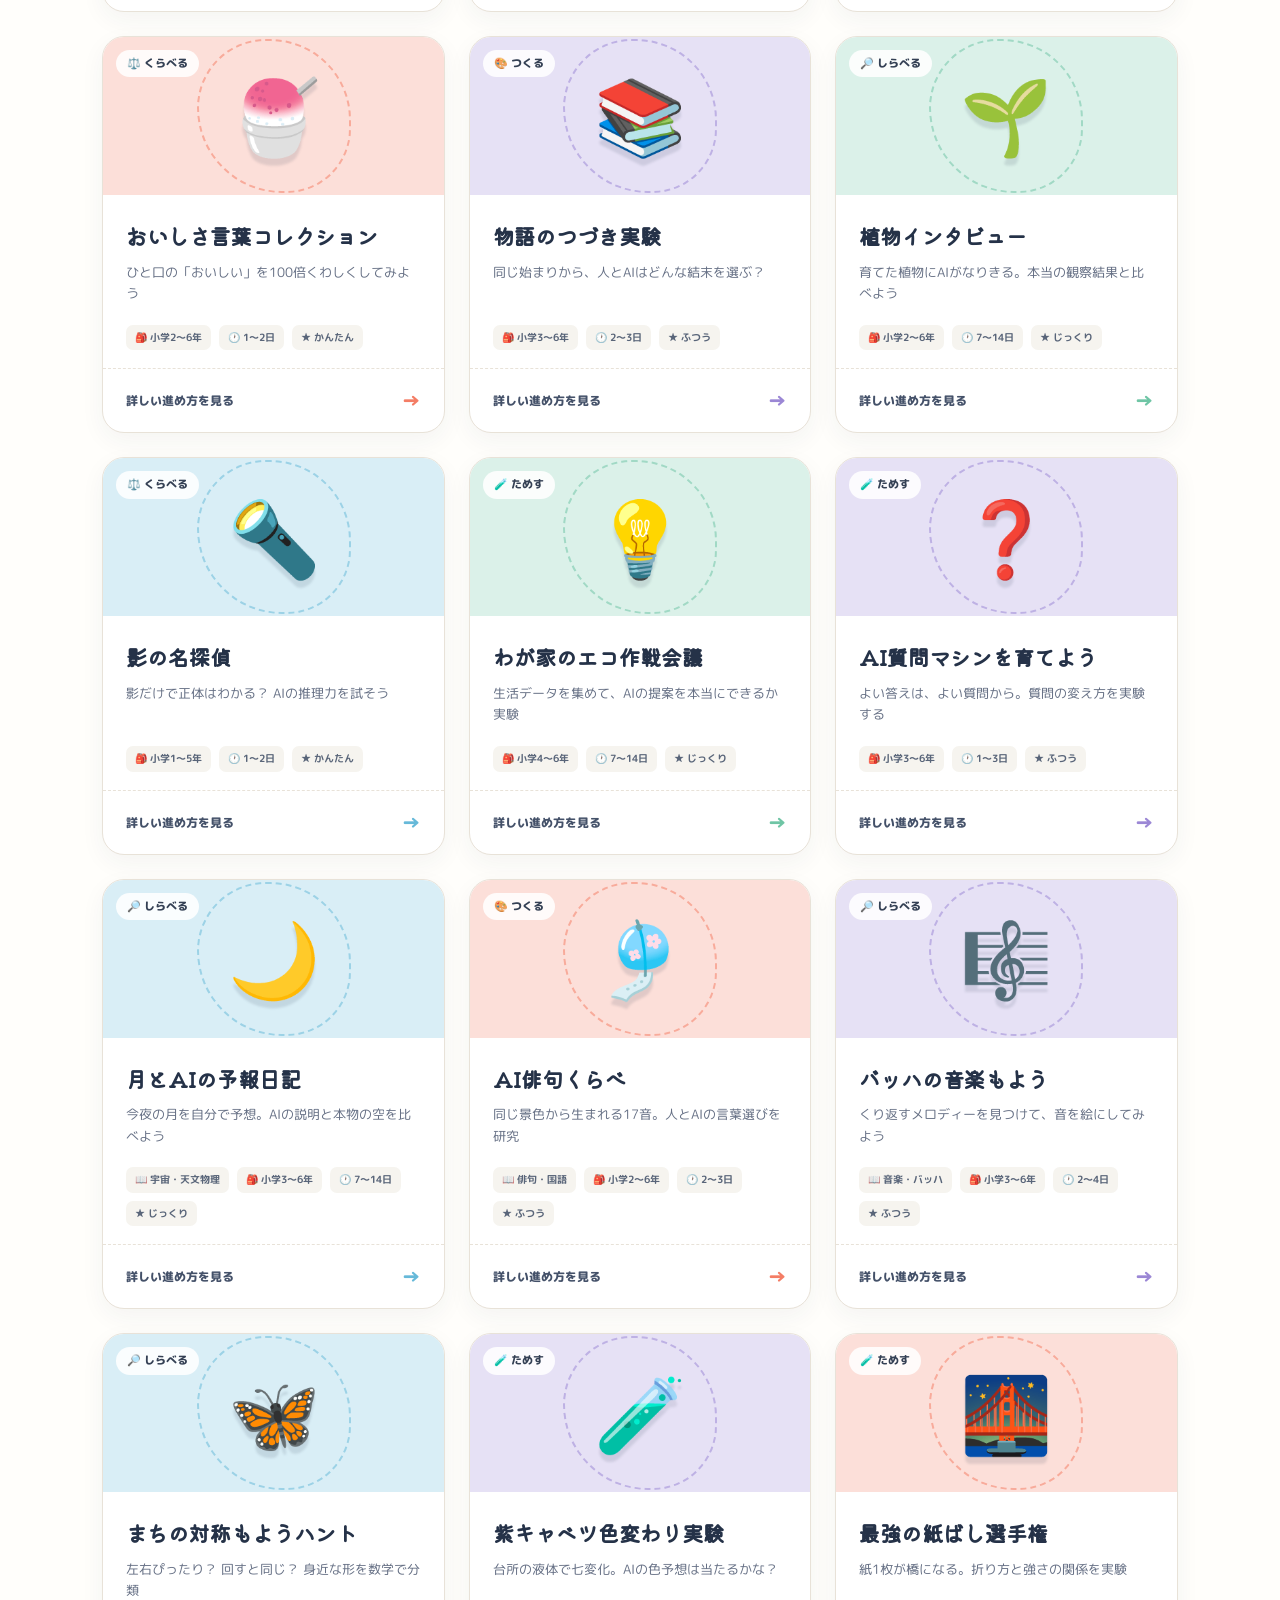
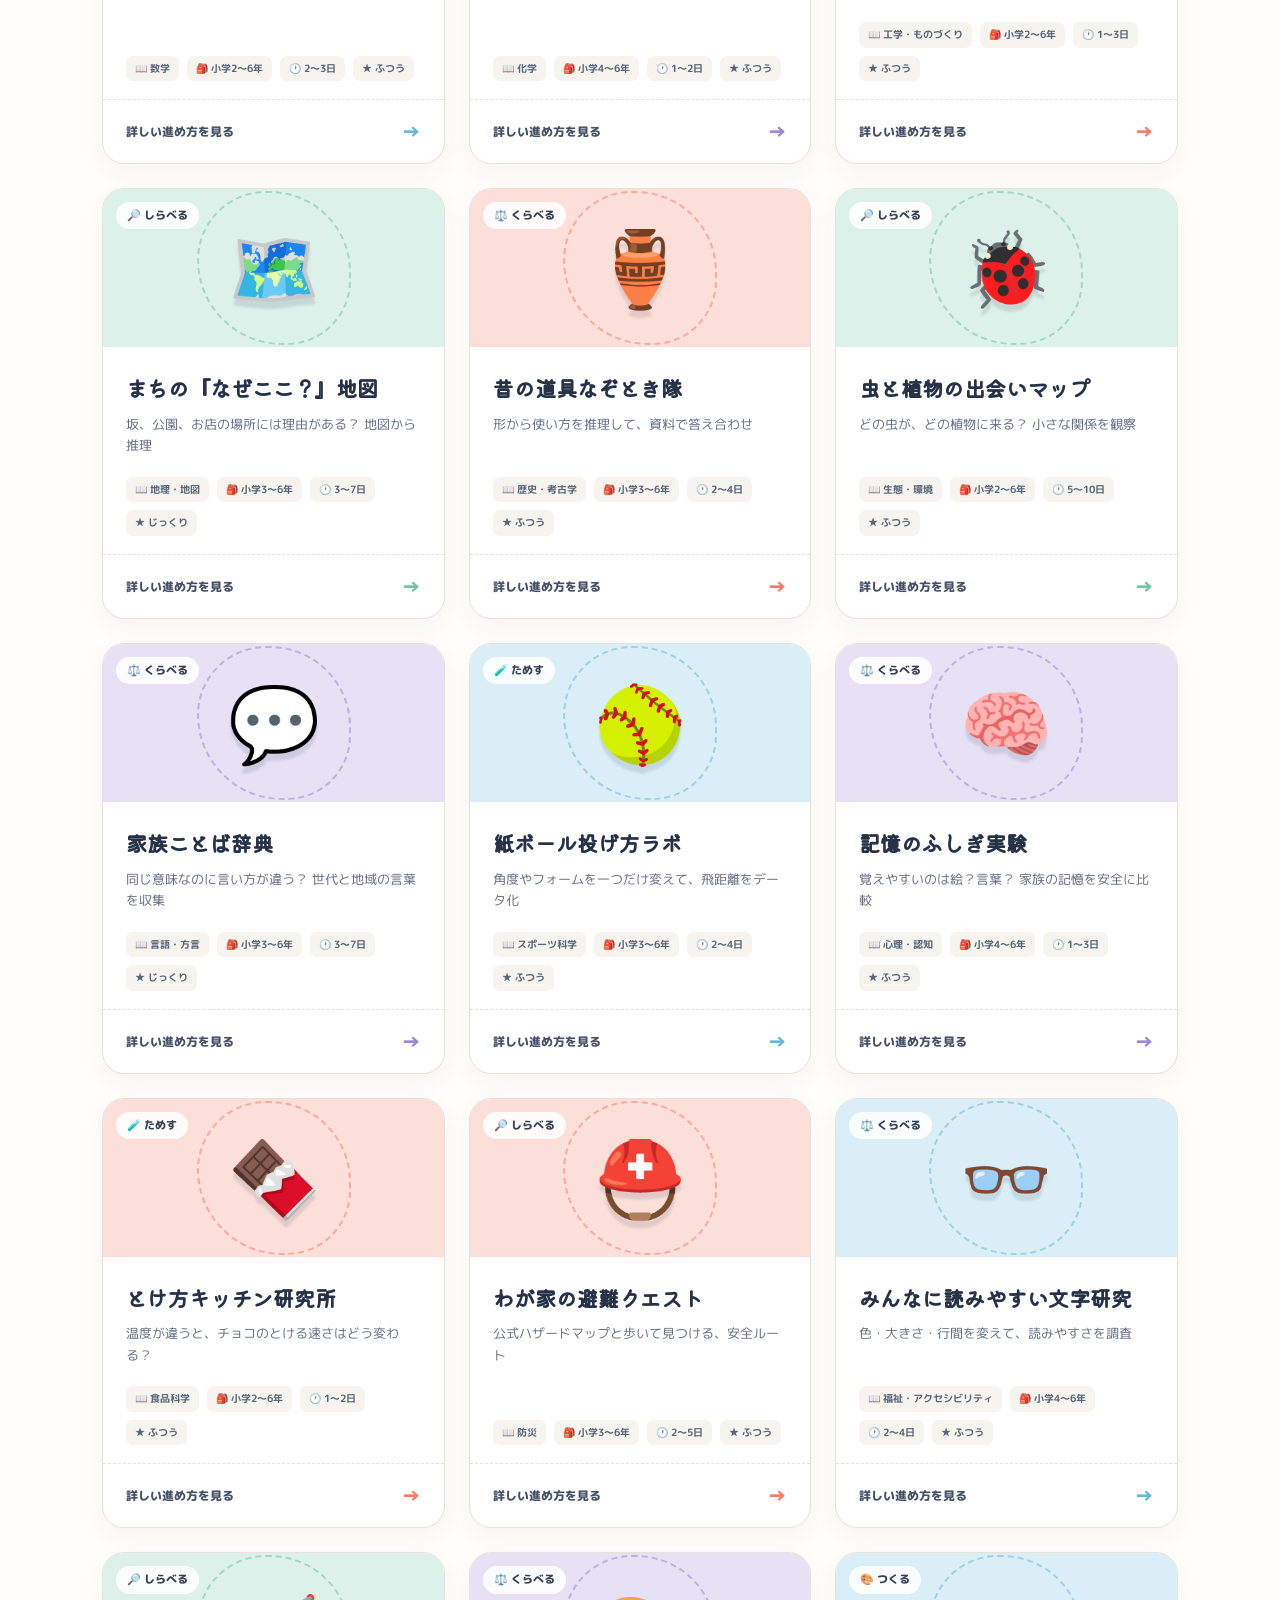
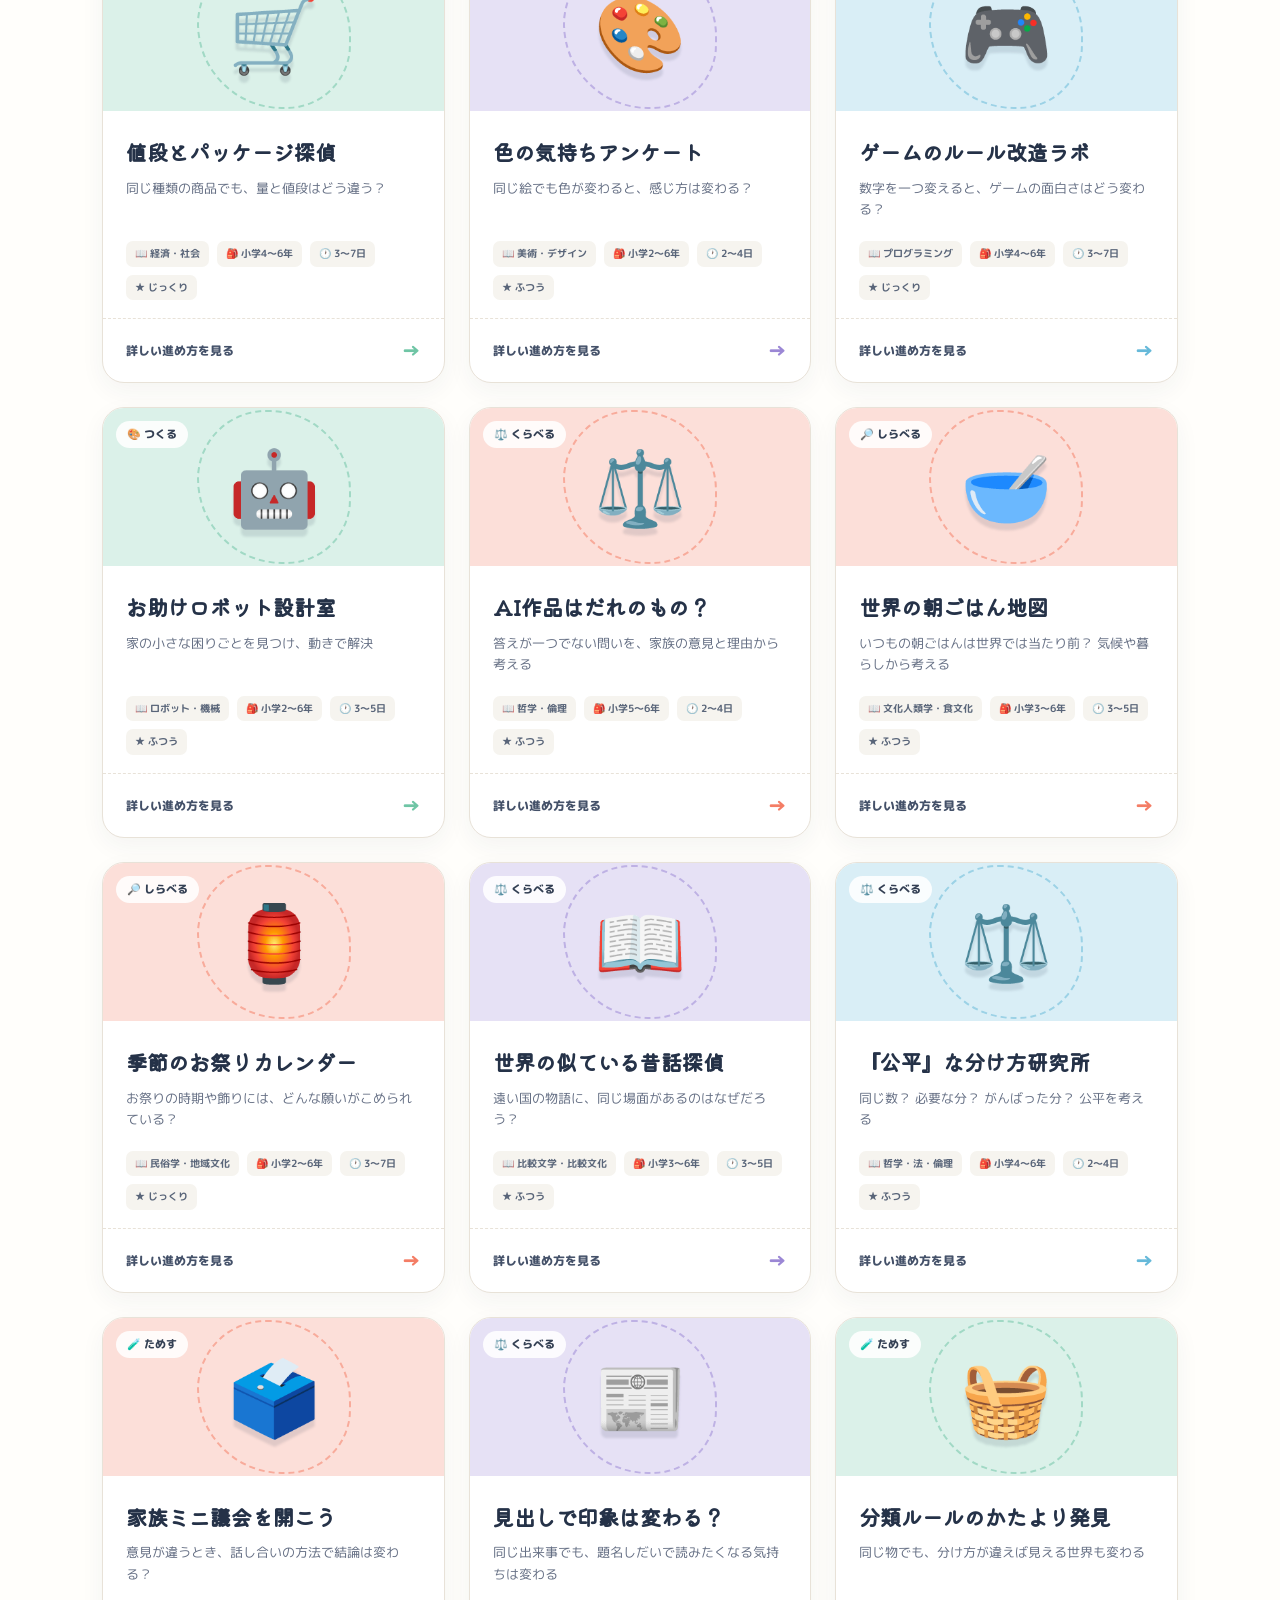
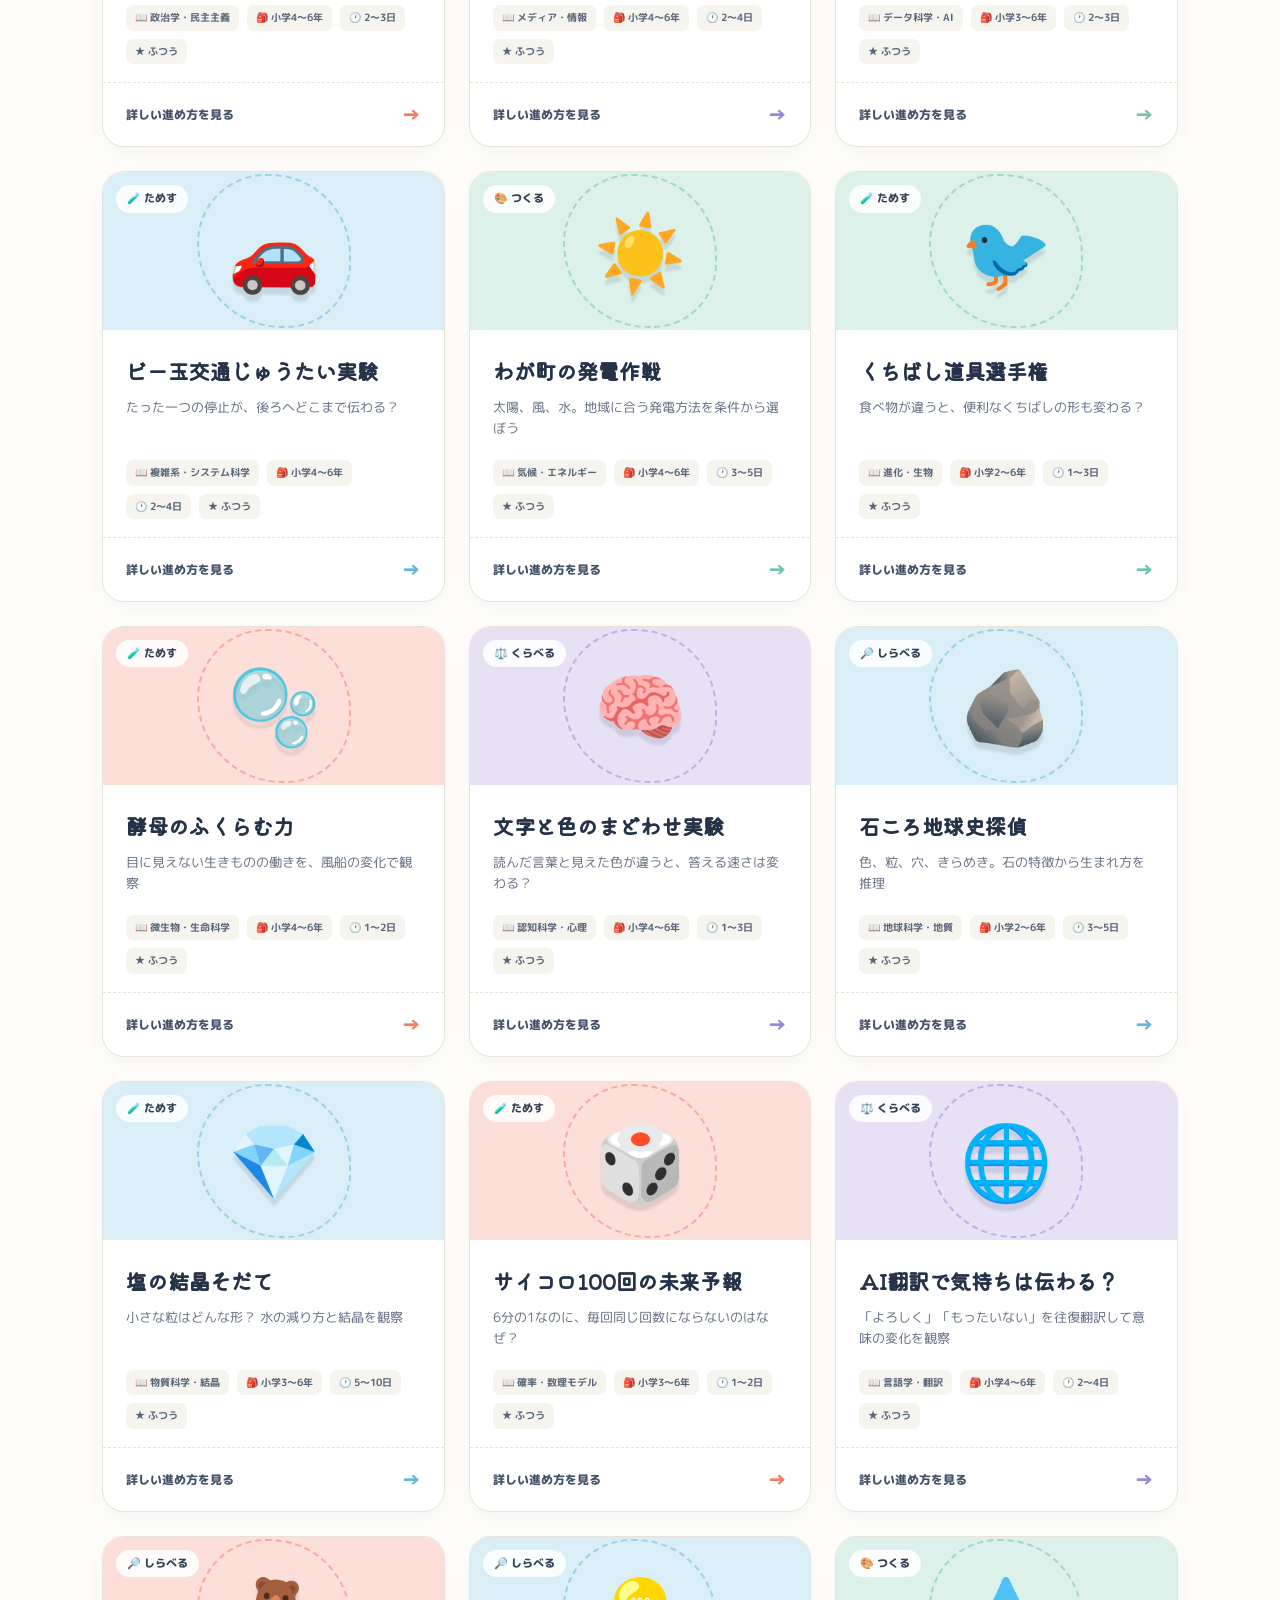
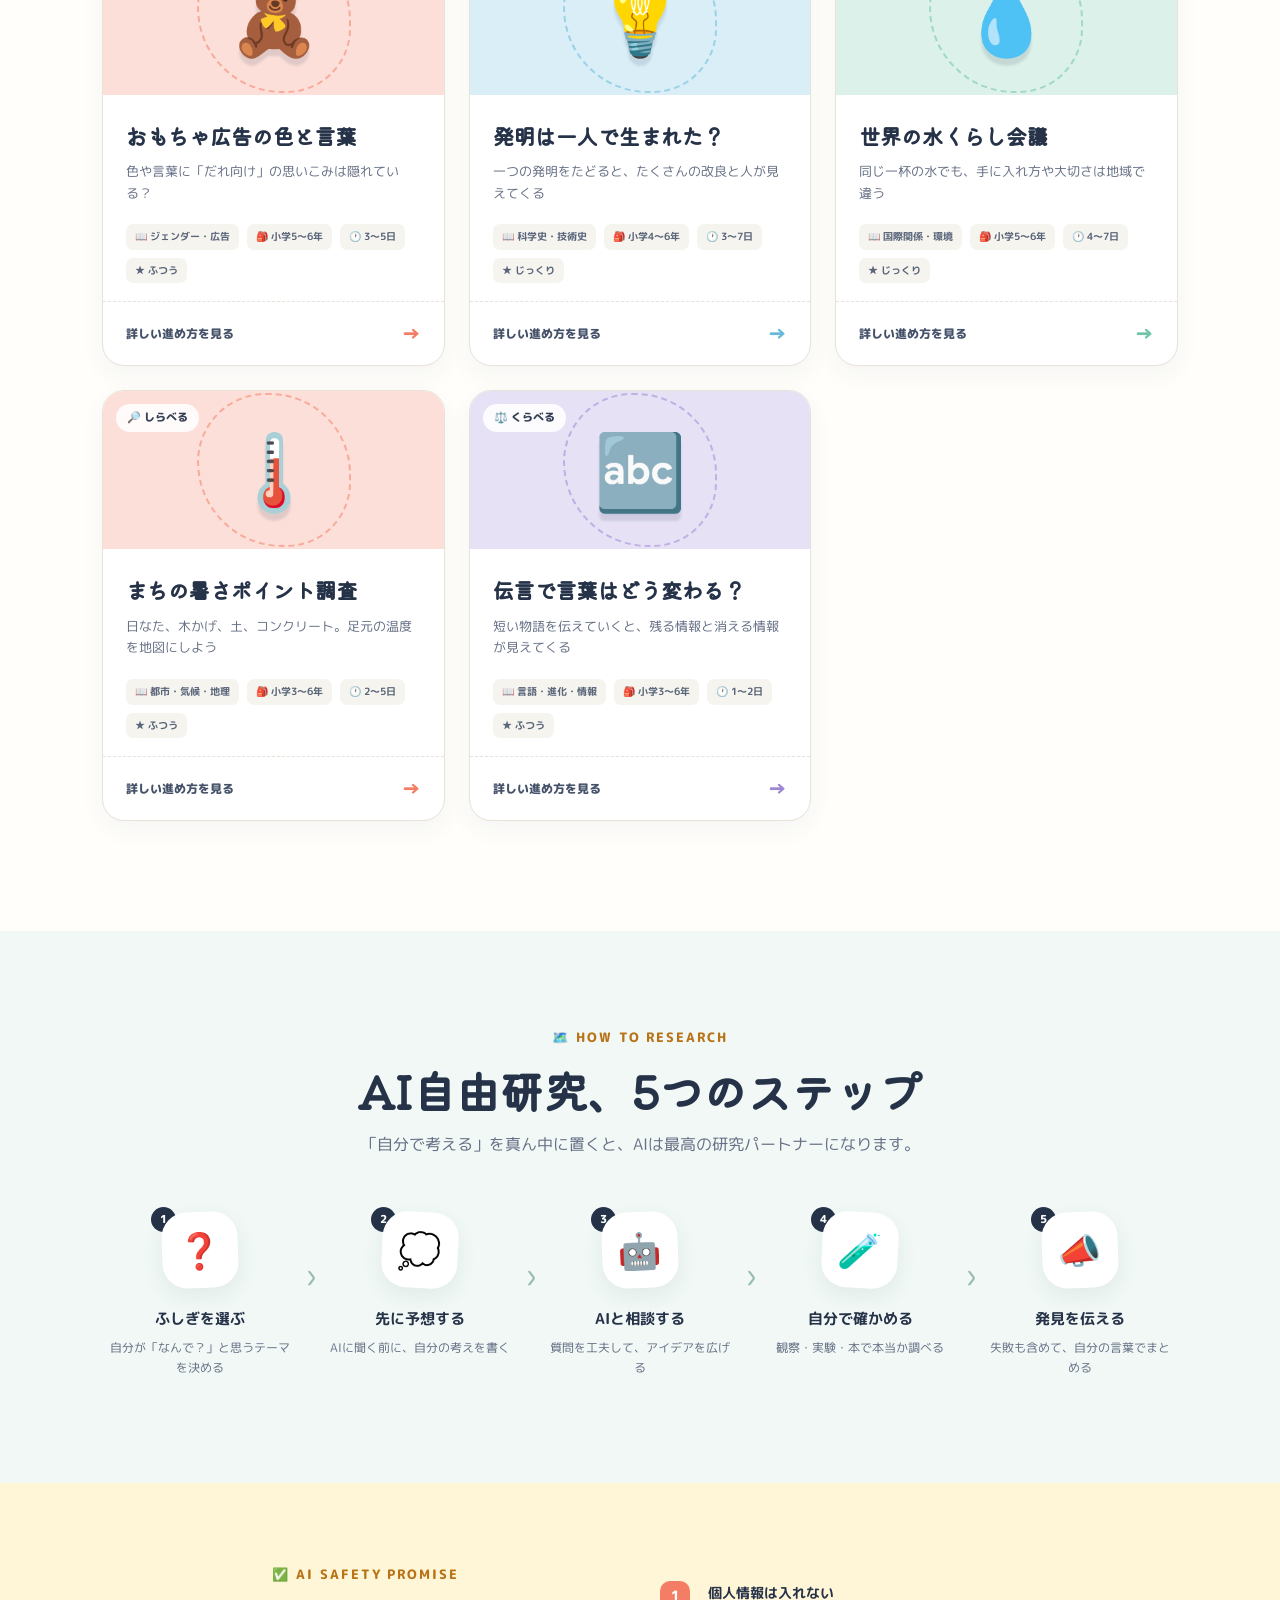
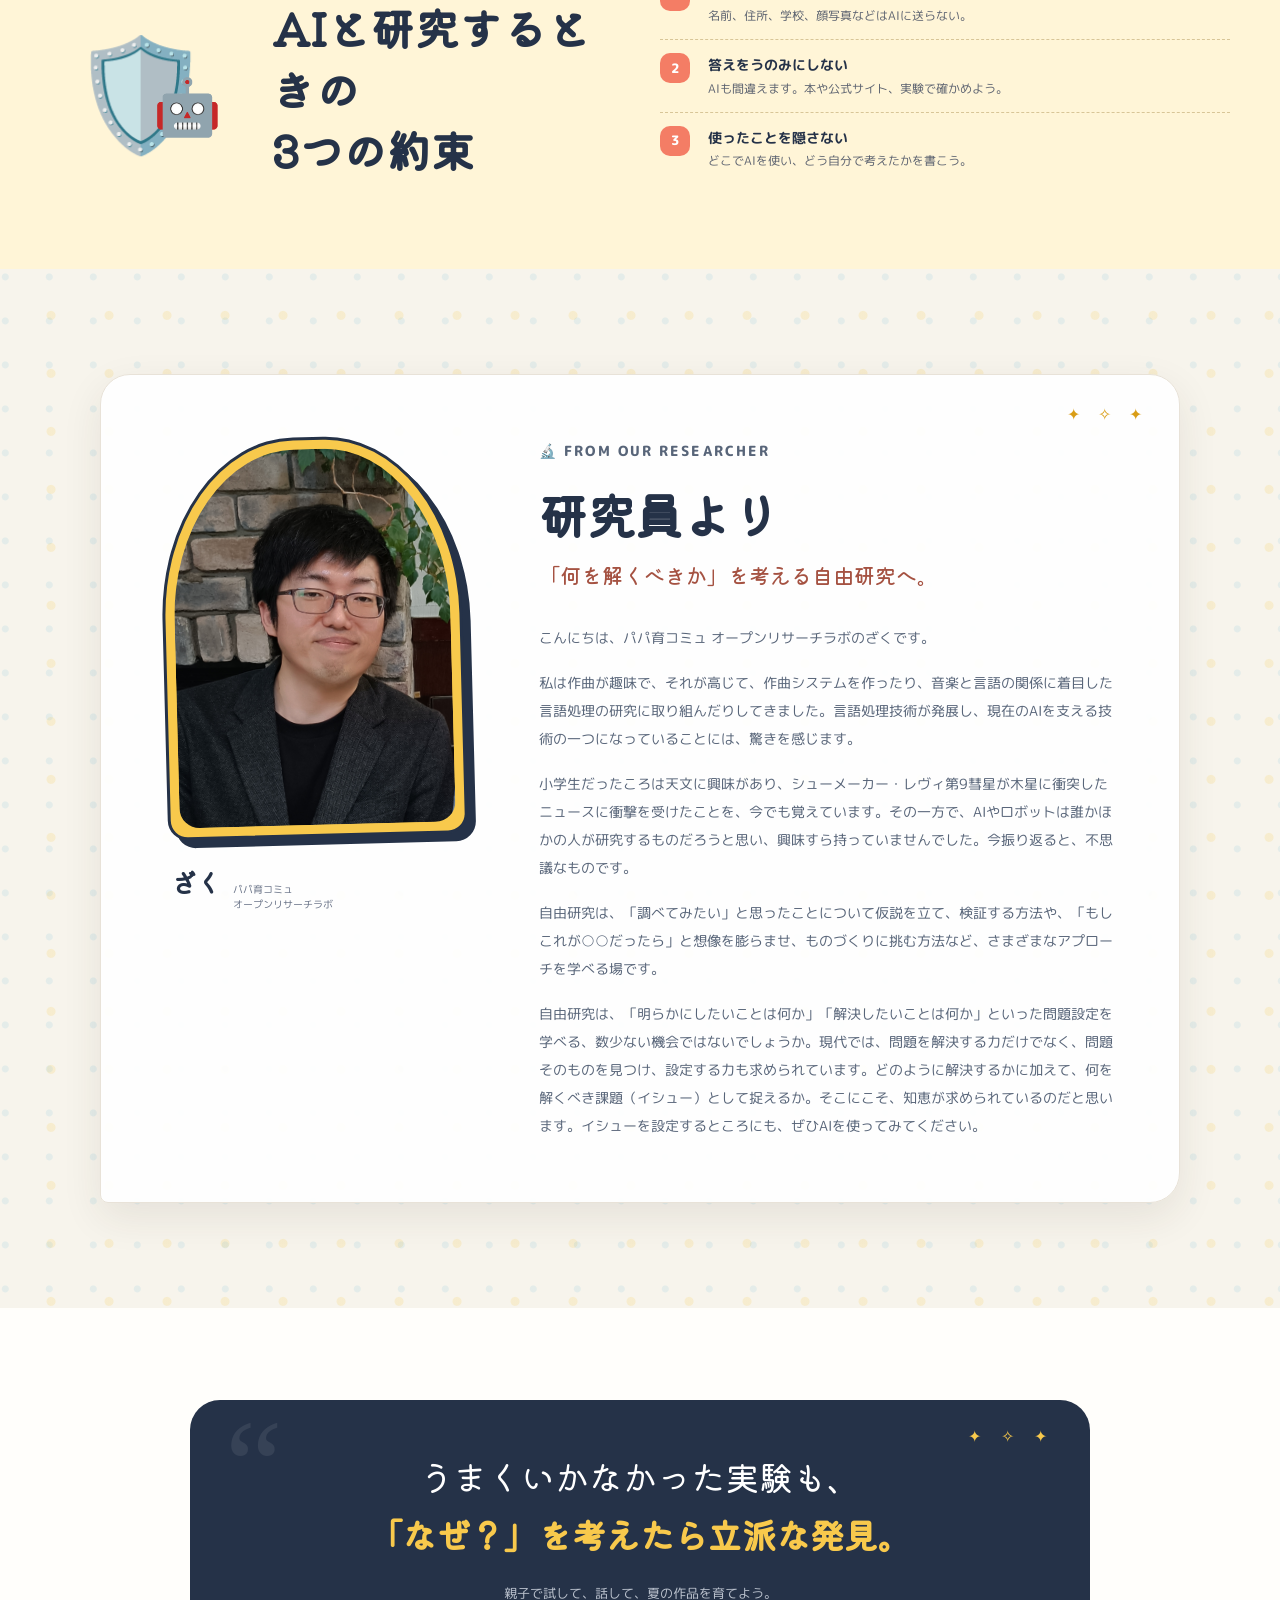
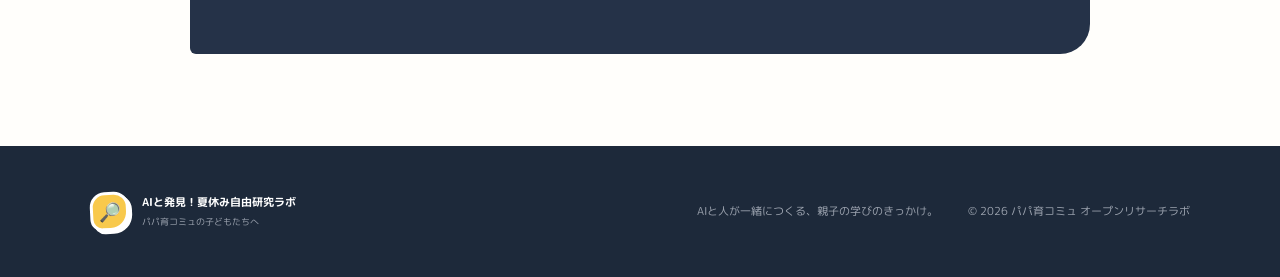
==== commit 338c89b1: "研究員よりセクションを追加 研究員の顔写真とメッセージをサイトに掲載し、ナビから読めるようにする。  Co-authored-by: Cursor <cursoragent@cursor.com>" ====
--- a/index.html
+++ b/index.html
@@ -9,9 +9,9 @@
   <link rel="preconnect" href="https://fonts.googleapis.com">
   <link rel="preconnect" href="https://fonts.gstatic.com" crossorigin>
   <link href="https://fonts.googleapis.com/css2?family=Kiwi+Maru:wght@400;500&family=M+PLUS+Rounded+1c:wght@400;500;700;800&display=swap" rel="stylesheet">
-  <link rel="stylesheet" href="styles.css?v=51">
-  <script src="data.js?v=51" defer></script>
-  <script src="script.js?v=51" defer></script>
+  <link rel="stylesheet" href="styles.css?v=52">
+  <script src="data.js?v=52" defer></script>
+  <script src="script.js?v=52" defer></script>
 </head>
 <body>
   <a class="skip-link" href="#ideas">研究ネタ一覧へ移動</a>
@@ -29,6 +29,7 @@
       <a href="#ideas">研究ネタ</a>
       <a href="#howto">進め方</a>
       <a href="#safety">AIの約束</a>
+      <a href="#researcher">研究員より</a>
     </nav>
   </header>
 
@@ -125,6 +126,30 @@
       </ul>
     </section>
 
+    <section class="researcher-section" id="researcher">
+      <div class="researcher-card">
+        <figure class="researcher-profile">
+          <div class="researcher-photo">
+            <img src="assets/images/zac_image_v3.png" alt="パパ育コミュ オープンリサーチラボ研究員のざく" width="601" height="819" loading="lazy" decoding="async">
+          </div>
+          <figcaption>
+            <b>ざく</b>
+            <span>パパ育コミュ<br>オープンリサーチラボ</span>
+          </figcaption>
+        </figure>
+        <article class="researcher-message">
+          <p class="eyebrow"><span>🔬</span> FROM OUR RESEARCHER</p>
+          <h2>研究員より</h2>
+          <p class="researcher-lead">「何を解くべきか」を考える自由研究へ。</p>
+          <p>こんにちは、パパ育コミュ オープンリサーチラボのざくです。</p>
+          <p>私は作曲が趣味で、それが高じて、作曲システムを作ったり、音楽と言語の関係に着目した言語処理の研究に取り組んだりしてきました。言語処理技術が発展し、現在のAIを支える技術の一つになっていることには、驚きを感じます。</p>
+          <p>小学生だったころは天文に興味があり、シューメーカー・レヴィ第9彗星が木星に衝突したニュースに衝撃を受けたことを、今でも覚えています。その一方で、AIやロボットは誰かほかの人が研究するものだろうと思い、興味すら持っていませんでした。今振り返ると、不思議なものです。</p>
+          <p>自由研究は、「調べてみたい」と思ったことについて仮説を立て、検証する方法や、「もしこれが○○だったら」と想像を膨らませ、ものづくりに挑む方法など、さまざまなアプローチを学べる場です。</p>
+          <p>自由研究は、「明らかにしたいことは何か」「解決したいことは何か」といった問題設定を学べる、数少ない機会ではないでしょうか。現代では、問題を解決する力だけでなく、問題そのものを見つけ、設定する力も求められています。どのように解決するかに加えて、何を解くべき課題（イシュー）として捉えるか。そこにこそ、知恵が求められているのだと思います。イシューを設定するところにも、ぜひAIを使ってみてください。</p>
+        </article>
+      </div>
+    </section>
+
     <section class="message-section">
       <div class="message-card">
         <span class="quote-mark" aria-hidden="true">“</span>
--- a/styles.css
+++ b/styles.css
@@ -469,6 +469,94 @@
 .safety-list li > span { width: 30px; height: 30px; display: grid; place-items: center; color: white; background: var(--coral); border-radius: 10px; font-weight: 800; font-size: 13px; }
 .safety-list p { margin: 0; color: #5d6370; font-size: 12px; }
 .safety-list b { display: block; color: var(--ink); font-size: 14px; }
+
+.researcher-section {
+  padding: 105px clamp(24px, 7vw, 110px);
+  scroll-margin-top: 82px;
+  background:
+    radial-gradient(circle at 12% 18%, rgba(102, 185, 217, .13) 0 3px, transparent 4px),
+    radial-gradient(circle at 88% 80%, rgba(248, 201, 76, .18) 0 4px, transparent 5px),
+    #f7f4ec;
+  background-size: 44px 44px, 58px 58px, auto;
+}
+.researcher-card {
+  max-width: 1080px;
+  margin: 0 auto;
+  padding: clamp(28px, 5vw, 62px);
+  display: grid;
+  grid-template-columns: minmax(220px, 300px) minmax(0, 1fr);
+  align-items: start;
+  gap: clamp(36px, 6vw, 76px);
+  position: relative;
+  background: rgba(255, 255, 255, .94);
+  border: 1px solid var(--line);
+  border-radius: 30px 30px 30px 8px;
+  box-shadow: var(--shadow);
+}
+.researcher-card::after {
+  content: "✦  ✧  ✦";
+  position: absolute;
+  top: 25px;
+  right: 30px;
+  color: var(--yellow-dark);
+  letter-spacing: 7px;
+}
+.researcher-profile { margin: 0; }
+.researcher-photo {
+  aspect-ratio: 3 / 4;
+  padding: 9px;
+  position: relative;
+  background: var(--yellow);
+  border: 3px solid var(--ink);
+  border-radius: 45% 45% 20px 20px;
+  box-shadow: 8px 8px 0 var(--ink);
+  overflow: hidden;
+  transform: rotate(-1.5deg);
+}
+.researcher-photo img {
+  width: 100%;
+  height: 100%;
+  object-fit: cover;
+  object-position: center top;
+  border-radius: inherit;
+}
+.researcher-profile figcaption {
+  margin-top: 24px;
+  padding-left: 8px;
+  display: flex;
+  align-items: baseline;
+  gap: 12px;
+}
+.researcher-profile figcaption b {
+  font-family: var(--soft);
+  font-size: 25px;
+}
+.researcher-profile figcaption span {
+  color: var(--muted);
+  font-size: 10px;
+  line-height: 1.5;
+}
+.researcher-message { min-width: 0; }
+.researcher-message h2 {
+  margin: 0 0 8px;
+  font-family: var(--soft);
+  font-size: clamp(34px, 4vw, 48px);
+  line-height: 1.35;
+}
+.researcher-lead {
+  margin: 0 0 28px !important;
+  color: #a55242 !important;
+  font-family: var(--soft);
+  font-size: clamp(17px, 2vw, 21px) !important;
+  font-weight: 500;
+}
+.researcher-message > p {
+  margin: 0 0 17px;
+  color: #586579;
+  font-size: 14px;
+  line-height: 2;
+}
+.researcher-message > p:last-child { margin-bottom: 0; }
 
 .message-section { padding: 92px 24px; background: var(--paper); }
 .message-card {
@@ -625,6 +713,7 @@
   .steps-overview li:nth-child(3)::after { display: none; }
   .safety-section { grid-template-columns: 140px 1fr; }
   .safety-list { grid-column: 1 / -1; max-width: 700px; margin: auto; }
+  .researcher-card { grid-template-columns: 220px minmax(0, 1fr); gap: 42px; }
   .detail-hero { grid-template-columns: 1fr .6fr; gap: 30px; }
   .detail-layout { grid-template-columns: 1fr 240px; gap: 30px; }
   footer { grid-template-columns: 1fr auto; }
@@ -736,6 +825,14 @@
   .safety-section { grid-template-columns: 1fr; text-align: center; padding: 60px 22px; gap: 15px; }
   .safety-illustration { height: 130px; }
   .safety-list { text-align: left; }
+  .researcher-section { padding: 70px 18px; }
+  .researcher-card { padding: 32px 22px 36px; grid-template-columns: 1fr; gap: 38px; }
+  .researcher-card::after { top: 15px; right: 13px; font-size: 12px; }
+  .researcher-profile { width: min(220px, 72vw); margin: 0 auto; }
+  .researcher-profile figcaption { justify-content: center; padding-left: 0; }
+  .researcher-message h2, .researcher-message .eyebrow { text-align: center; }
+  .researcher-lead { text-align: center; }
+  .researcher-message > p { font-size: 13.5px; line-height: 1.9; }
   .message-card { padding: 45px 20px; }
   footer { display: block; text-align: center; }
   .footer-brand { justify-content: center; margin-bottom: 20px; }
